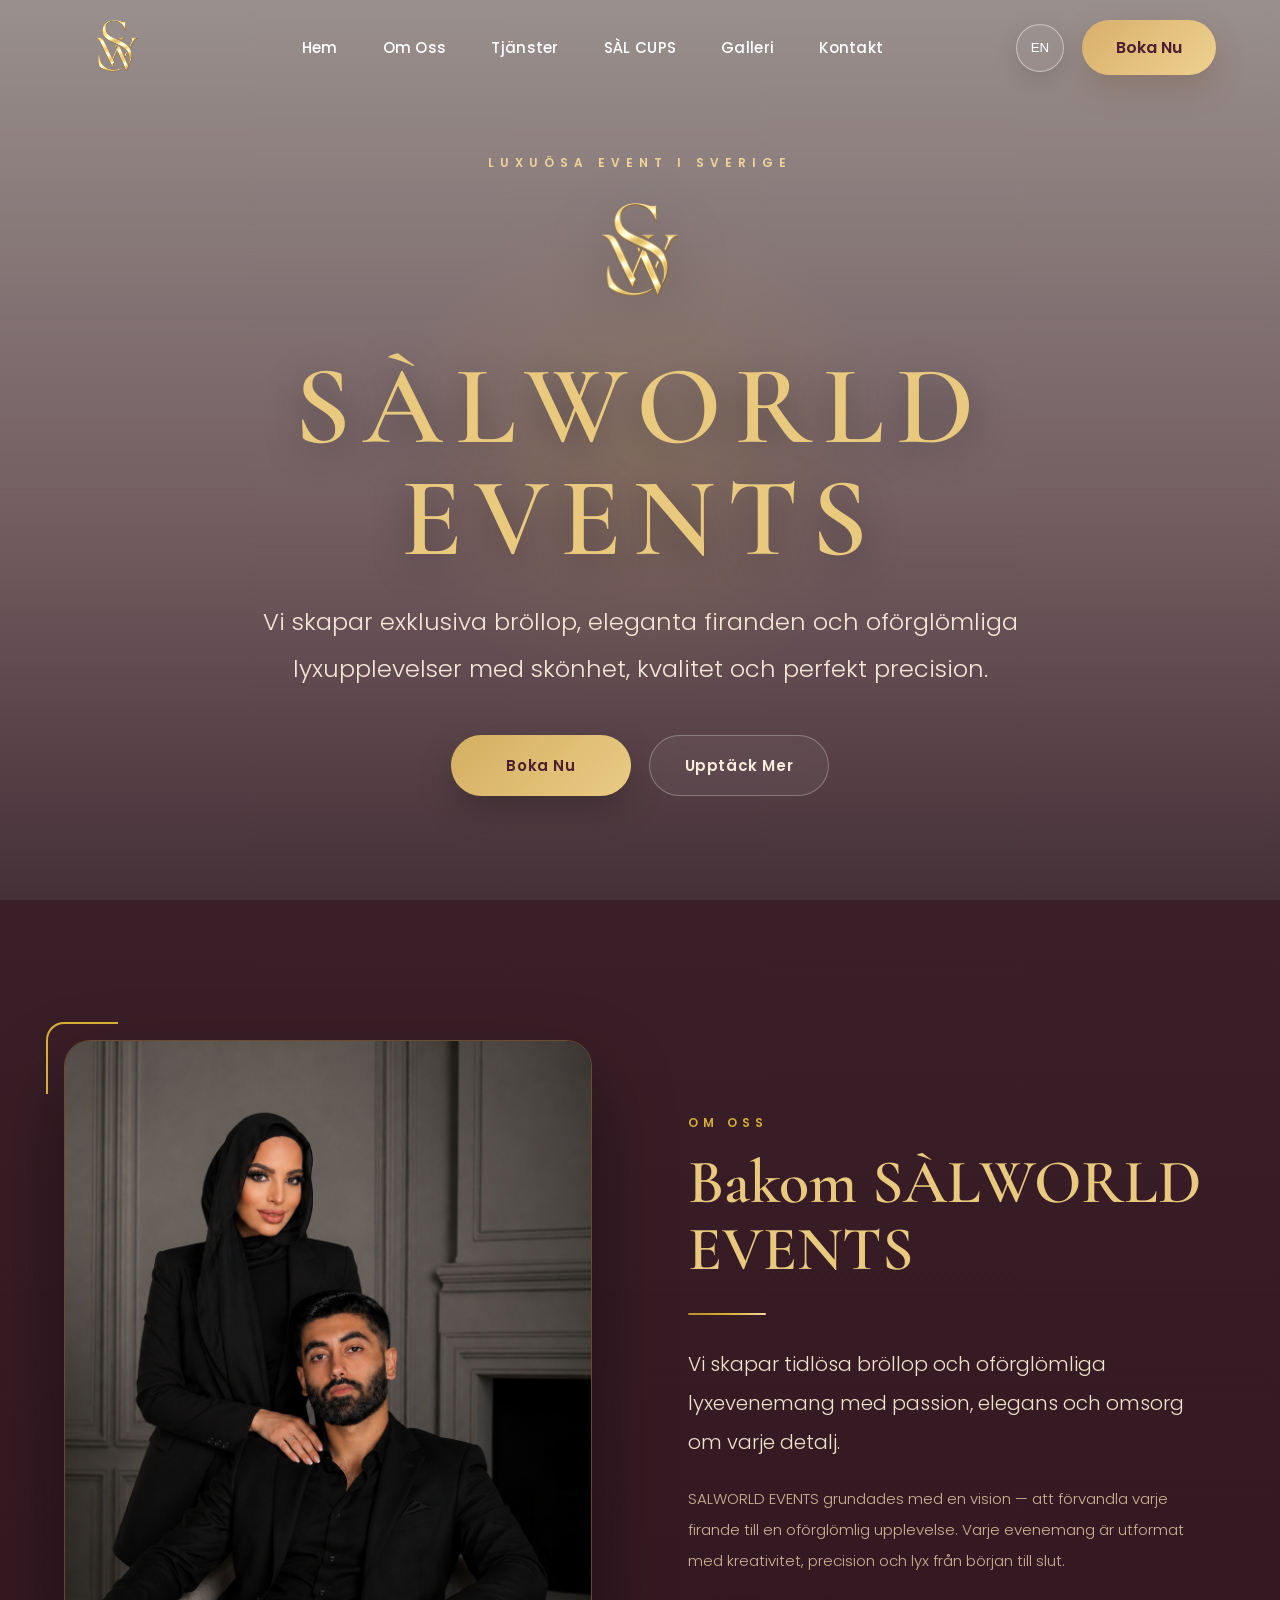
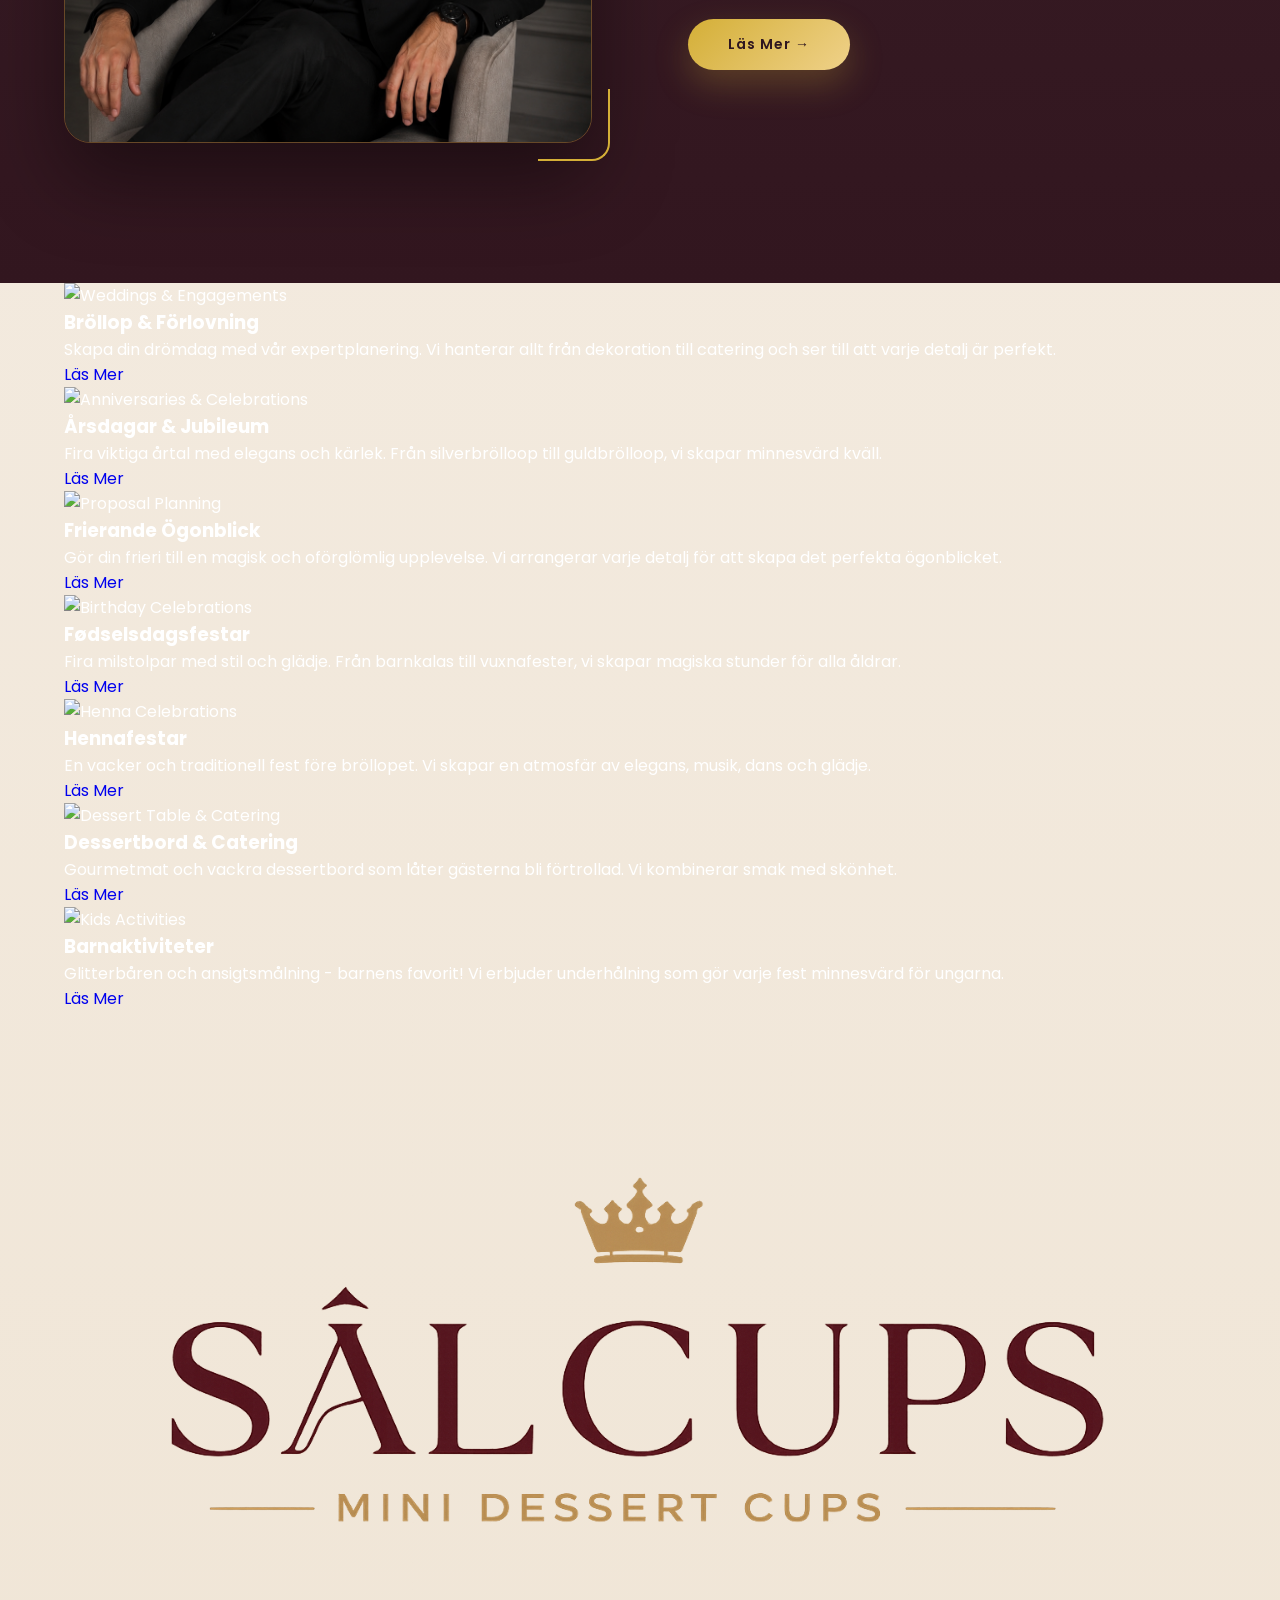
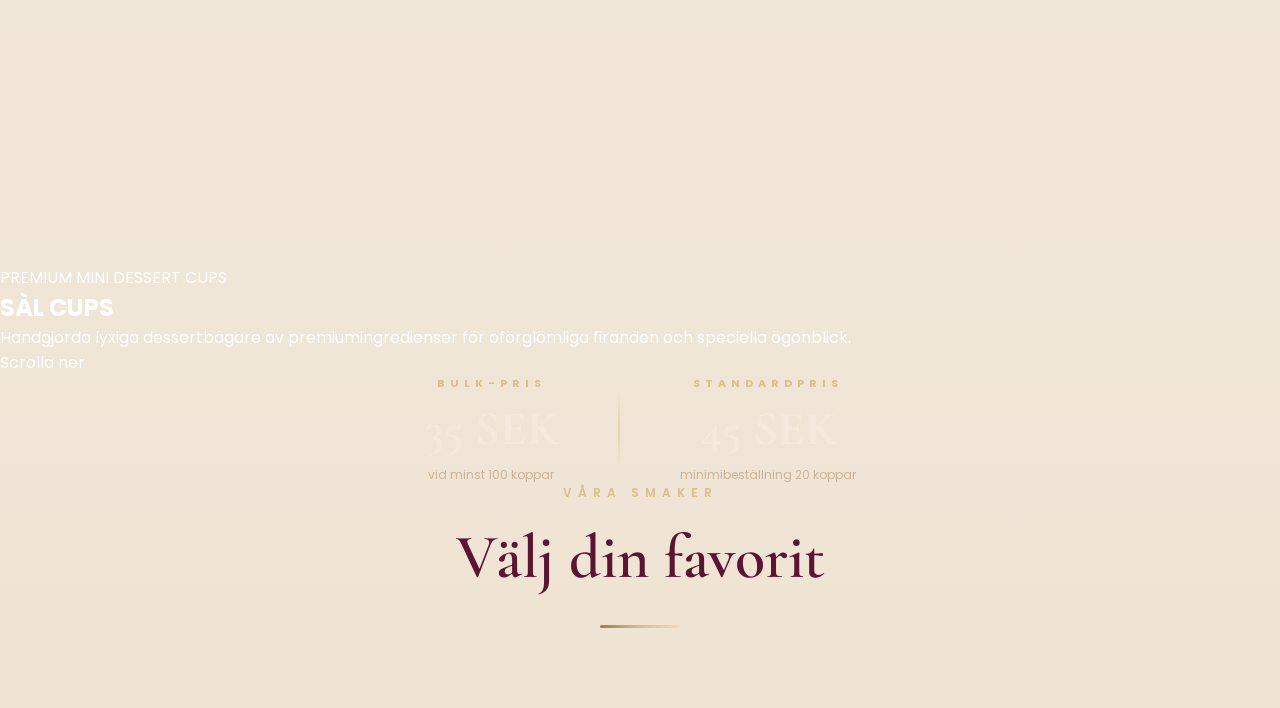
==== index.html @ 48df888a "Add tjanster.css stylesheet to index.html for services section styling" ====
<!DOCTYPE html>
<html lang="sv">

<head>

    <meta charset="UTF-8">
    <meta name="viewport" content="width=device-width, initial-scale=1.0">

    <title>SÀLWORLD EVENTS</title>

   <!-- CSS -->
<link rel="stylesheet" href="css/style.css">
<link rel="stylesheet" href="css/salcups.css">

    <!-- Google Fonts -->
    <link rel="preconnect" href="https://fonts.googleapis.com">
    <link rel="preconnect" href="https://fonts.gstatic.com" crossorigin>

    <link href="https://fonts.googleapis.com/css2?family=Cormorant+Garamond:wght@300;400;500;600;700&family=Poppins:wght@300;400;500;600&display=swap" rel="stylesheet">

</head>

<body data-lang="sv">

    <!-- =========================
            HEADER
    ========================== -->

    <header class="header" id="header">

        <div class="container">

            <a href="#" class="logo">
                <img src="images/logo.png" alt="SÀLWORLD EVENTS">
            </a>

            <nav class="navbar" id="nav">

                <a href="#home" data-sv="Hem" data-en="Home">Hem</a>
                <a href="#about" data-sv="Om Oss" data-en="About Us">Om Oss</a>
                <a href="#services" data-sv="Tjänster" data-en="Services">Tjänster</a>
                <a href="salcups.html" data-sv="SÀL CUPS" data-en="SÀL CUPS">SÀL CUPS</a>
                <a href="#gallery" data-sv="Galleri" data-en="Gallery">Galleri</a>
                <a href="#contact" data-sv="Kontakt" data-en="Contact">Kontakt</a>

            </nav>

            <div class="header-right">

                <button class="language-btn" id="language-toggle" type="button" aria-label="Switch language">
                    EN
                </button>

                <a href="#contact" class="book-btn" data-sv="Boka Nu" data-en="Book Now">
                    Boka Nu
                </a>

            </div>

        </div>

    </header>

    <!-- =========================
            HERO
    ========================== -->

    <section class="hero" id="home">

        <video autoplay muted loop playsinline class="hero-video">

            <source src="images/3c40675a-acc1-43c6-ac7c-c1c0d56162ec.mp4" type="video/mp4">
        </video>

        <div class="hero-overlay"></div>

        <div class="hero-content">

            <span class="hero-eyebrow" data-sv="LUXUÖSA EVENT I SVERIGE" data-en="LUXURY EVENTS IN SWEDEN">LUXUÖSA EVENT I SVERIGE</span>

            <img src="images/logo.png" alt="SALWORLD EVENTS" class="hero-logo">
            
            <h1>SÀLWORLD EVENTS</h1>

            <p data-sv="Vi skapar exklusiva bröllop, eleganta firanden och oförglömliga lyxupplevelser med skönhet, kvalitet och perfekt precision." data-en="We create exclusive weddings, elegant celebrations and unforgettable luxury experiences with beauty, quality and flawless precision.">
                Vi skapar exklusiva bröllop, eleganta firanden och oförglömliga lyxupplevelser med skönhet, kvalitet och perfekt precision.
            </p>

            <div class="hero-actions">
                <a href="#contact" class="hero-btn" data-sv="Boka Nu" data-en="Book Now">
                    Boka Nu
                </a>
                <a href="#about" class="hero-secondary-btn" data-sv="Upptäck Mer" data-en="Discover More">
                    Upptäck Mer
                </a>
            </div>

        </div>

    </section>

    <!-- =========================
            ABOUT
    ========================== -->

    <section id="about" class="about-section">

        <div class="container">

            <div class="about-grid">

                <div class="about-img">
                    <img src="images/general-manager.jpg" alt="SALWORLD EVENTS Team">
                </div>

                <div class="about-text">

                    <span class="section-eyebrow" data-sv="OM OSS" data-en="ABOUT US">OM OSS</span>

                    <h2 data-sv="Bakom SÀLWORLD EVENTS" data-en="Behind SÀLWORLD EVENTS">Bakom SÀLWORLD EVENTS</h2>

                    <div class="gold-divider"></div>

                    <p class="about-lead" data-sv="Vi skapar tidlösa bröllop och oförglömliga lyxevenemang med passion, elegans och omsorg om varje detalj." data-en="We create timeless weddings and unforgettable luxury events with passion, elegance and care for every detail.">
                        Vi skapar tidlösa bröllop och oförglömliga lyxevenemang med passion,
                        elegans och omsorg om varje detalj.
                    </p>

                    <p class="about-body" data-sv="SALWORLD EVENTS grundades med en vision — att förvandla varje firande till en oförglömlig upplevelse. Varje evenemang är utformat med kreativitet, precision och lyx från början till slut." data-en="SALWORLD EVENTS was founded with a vision — to transform every celebration into an unforgettable experience. Every event is designed with creativity, precision and luxury from beginning to end.">
                        SALWORLD EVENTS grundades med en vision — att förvandla varje firande
                        till en oförglömlig upplevelse. Varje evenemang är utformat med kreativitet,
                        precision och lyx från början till slut.
                    </p>

                    <a href="about.html" class="about-link" data-sv="Läs Mer →" data-en="Read More →">Läs Mer &rarr;</a>

                </div>

            </div>

        </div>

    </section>

    <!-- =========================
             SERVICES
     ========================== -->

     <section id="services" class="services-section">
         <div class="container">
             <div class="services-grid">

                 <!-- SERVICE 1: WEDDINGS -->
                 <div class="service-card">
                     <div class="service-image">
                         <img src="images/wedding.jpg" alt="Weddings & Engagements">
                     </div>
                     <div class="service-content">
                         <h3 data-sv="Bröllop & Förlovning" data-en="Weddings & Engagements">Bröllop & Förlovning</h3>
                         <p data-sv="Skapa din drömdag med vår expertplanering. Vi hanterar allt från dekoration till catering och ser till att varje detalj är perfekt." data-en="Create your dream day with our expert planning. We handle everything from decoration to catering.">
                             Skapa din drömdag med vår expertplanering. Vi hanterar allt från dekoration till catering och ser till att varje detalj är perfekt.
                         </p>
                         <a href="#contact" class="service-link" data-sv="Läs Mer" data-en="Learn More">Läs Mer →</a>
                     </div>
                 </div>

                 <!-- SERVICE 2: ANNIVERSARY -->
                 <div class="service-card">
                     <div class="service-image">
                         <img src="images/anniversary.jpg" alt="Anniversaries & Celebrations">
                     </div>
                     <div class="service-content">
                         <h3 data-sv="Årsdagar & Jubileum" data-en="Anniversaries & Celebrations">Årsdagar & Jubileum</h3>
                         <p data-sv="Fira viktiga årtal med elegans och kärlek. Från silverbrölloop till guldbrölloop, vi skapar minnesvärd kväll." data-en="Celebrate important anniversaries with elegance and love.">
                             Fira viktiga årtal med elegans och kärlek. Från silverbrölloop till guldbrölloop, vi skapar minnesvärd kväll.
                         </p>
                         <a href="#contact" class="service-link" data-sv="Läs Mer" data-en="Learn More">Läs Mer →</a>
                     </div>
                 </div>

                 <!-- SERVICE 3: PROPOSAL -->
                 <div class="service-card">
                     <div class="service-image">
                         <img src="images/proposal.jpg" alt="Proposal Planning">
                     </div>
                     <div class="service-content">
                         <h3 data-sv="Frierande Ögonblick" data-en="Proposal Planning">Frierande Ögonblick</h3>
                         <p data-sv="Gör din frieri till en magisk och oförglömlig upplevelse. Vi arrangerar varje detalj för att skapa det perfekta ögonblicket." data-en="Make your proposal a magical and unforgettable experience.">
                             Gör din frieri till en magisk och oförglömlig upplevelse. Vi arrangerar varje detalj för att skapa det perfekta ögonblicket.
                         </p>
                         <a href="#contact" class="service-link" data-sv="Läs Mer" data-en="Learn More">Läs Mer →</a>
                     </div>
                 </div>

                 <!-- SERVICE 4: BIRTHDAY -->
                 <div class="service-card">
                     <div class="service-image">
                         <img src="images/birthday.jpg" alt="Birthday Celebrations">
                     </div>
                     <div class="service-content">
                         <h3 data-sv="Fødselsdagsfestar" data-en="Birthday Celebrations">Fødselsdagsfestar</h3>
                         <p data-sv="Fira milstolpar med stil och glädje. Från barnkalas till vuxnafester, vi skapar magiska stunder för alla åldrar." data-en="Celebrate milestones with style and joy.">
                             Fira milstolpar med stil och glädje. Från barnkalas till vuxnafester, vi skapar magiska stunder för alla åldrar.
                         </p>
                         <a href="#contact" class="service-link" data-sv="Läs Mer" data-en="Learn More">Läs Mer →</a>
                     </div>
                 </div>

                 <!-- SERVICE 5: HENNA CELEBRATION -->
                 <div class="service-card">
                     <div class="service-image">
                         <img src="images/henna.jpg" alt="Henna Celebrations">
                     </div>
                     <div class="service-content">
                         <h3 data-sv="Hennafestar" data-en="Henna Celebrations">Hennafestar</h3>
                         <p data-sv="En vacker och traditionell fest före bröllopet. Vi skapar en atmosfär av elegans, musik, dans och glädje." data-en="A beautiful and traditional celebration before the wedding.">
                             En vacker och traditionell fest före bröllopet. Vi skapar en atmosfär av elegans, musik, dans och glädje.
                         </p>
                         <a href="#contact" class="service-link" data-sv="Läs Mer" data-en="Learn More">Läs Mer →</a>
                     </div>
                 </div>

                 <!-- SERVICE 6: DESSERT TABLE & CATERING -->
                 <div class="service-card">
                     <div class="service-image">
                         <img src="images/dessert.jpg" alt="Dessert Table & Catering">
                     </div>
                     <div class="service-content">
                         <h3 data-sv="Dessertbord & Catering" data-en="Dessert Table & Catering">Dessertbord & Catering</h3>
                         <p data-sv="Gourmetmat och vackra dessertbord som låter gästerna bli förtrollad. Vi kombinerar smak med skönhet." data-en="Gourmet food and beautiful dessert tables.">
                             Gourmetmat och vackra dessertbord som låter gästerna bli förtrollad. Vi kombinerar smak med skönhet.
                         </p>
                         <a href="#contact" class="service-link" data-sv="Läs Mer" data-en="Learn More">Läs Mer →</a>
                     </div>
                 </div>

                 <!-- SERVICE 7: KIDS ACTIVITIES -->
                 <div class="service-card">
                     <div class="service-image">
                         <img src="images/kids-activities.jpg" alt="Kids Activities">
                     </div>
                     <div class="service-content">
                         <h3 data-sv="Barnaktiviteter" data-en="Kids Activities">Barnaktiviteter</h3>
                         <p data-sv="Glitterbåren och ansigtsmålning - barnens favorit! Vi erbjuder underhålning som gör varje fest minnesvärd för ungarna." data-en="Glitter bar and face painting - kids' favorite!">
                             Glitterbåren och ansigtsmålning - barnens favorit! Vi erbjuder underhålning som gör varje fest minnesvärd för ungarna.
                         </p>
                         <a href="#contact" class="service-link" data-sv="Läs Mer" data-en="Learn More">Läs Mer →</a>
                     </div>
                 </div>

             </div>
         </div>
     </section>

    <!-- =========================
            SÀL CUPS
    ========================== -->

    <!-- Hero landing screen -->
    <section class="sc-hero" id="salcups">

        <div class="sc-hero-content">

            <img src="images/Salcuplogo.png.PNG" alt="SÀL CUPS" class="sc-hero-logo">

            <span class="sc-hero-tagline" data-sv="PREMIUM MINI DESSERT CUPS" data-en="PREMIUM MINI DESSERT CUPS">PREMIUM MINI DESSERT CUPS</span>

            <h1 class="sc-hero-title" data-sv="SÀL CUPS" data-en="SÀL CUPS">SÀL CUPS</h1>

            <p class="sc-hero-desc" data-sv="Handgjorda lyxiga dessertbägare av premiumingredienser för oförglömliga firanden och speciella ögonblick." data-en="Handcrafted luxury dessert cups made with premium ingredients for unforgettable celebrations and special moments.">
                Handgjorda lyxiga dessertbägare av premiumingredienser för oförglömliga firanden och speciella ögonblick.
            </p>

        </div>

        <div class="sc-scroll-indicator" onclick="document.getElementById('sc-products').scrollIntoView({behavior:'smooth'})">
            <span class="sc-scroll-label" data-sv="Scrolla ner" data-en="Scroll Down">Scrolla ner</span>
            <div class="sc-scroll-arrow"></div>
        </div>

    </section>

    <!-- Pricing strip -->
    <div class="sc-pricing-strip">
        <div class="sc-pricing-inner">
            <div class="sc-pricing-badge">
                <span class="sc-pricing-badge-label" data-sv="BULK-PRIS" data-en="BULK PRICE">BULK-PRIS</span>
                <span class="sc-pricing-badge-price">35 SEK</span>
                <span class="sc-pricing-badge-min" data-sv="vid minst 100 koppar" data-en="minimum order 100 cups">vid minst 100 koppar</span>
            </div>
            <div class="sc-pricing-divider"></div>
            <div class="sc-pricing-badge">
                <span class="sc-pricing-badge-label" data-sv="STANDARDPRIS" data-en="STANDARD PRICE">STANDARDPRIS</span>
                <span class="sc-pricing-badge-price">45 SEK</span>
                <span class="sc-pricing-badge-min" data-sv="minimibeställning 20 koppar" data-en="minimum order 20 cups">minimibeställning 20 koppar</span>
            </div>
        </div>
    </div>

    <!-- Products -->
    <section class="sc-products" id="sc-products">
        <div class="container">

            <div class="sc-products-header sc-reveal">
                <span class="sc-eyebrow" data-sv="VÅRA SMAKER" data-en="OUR FLAVOURS">VÅRA SMAKER</span>
                <h2 class="sc-products-title" data-sv="Välj din favorit" data-en="Choose Your Favourite">Välj din favorit</h2>
                <div class="sc-gold-divider"></div>
            </div>

            <!-- Product grid — populated by JS -->
            <div class="sc-grid" id="sc-product-grid"></div>

        </div>
    </section>


    <!-- =========================
            GALLERY
    ========================== -->

    <section id="gallery"></section>

    <!-- =========================
            CONTACT
    ========================== -->

    <section id="contact"></section>

    <!-- JavaScript -->

    <script src="js/script.js"></script>


</body>

</html>
---- css/style.css ----
/* =====================================
‏   RESET
===================================== */

*{
    margin:0;
    padding:0;
    box-sizing:border-box;
}

html{
    scroll-behavior:smooth;
}

body{
    font-family:'Poppins',sans-serif;
    background:linear-gradient(180deg,#f6efe7 0%,#efe4d4 100%);
    color:#fff;
    overflow-x:hidden;
}

a{
    text-decoration:none;
}

img{
    display:block;
    max-width:100%;
}

.container{
    width:min(90%,1400px);
    margin:auto;
}

/* =====================================
   HEADER
===================================== */

.header{
    position:fixed;
    top:0;
    left:0;
    width:100%;
    z-index:1000;
    transition:.45s;
}

.header.scrolled{
    background:rgba(59,31,40,.78);
    backdrop-filter:blur(22px);
    box-shadow:0 16px 42px rgba(0,0,0,.18);
    border-bottom:1px solid rgba(212,175,55,.16);
}

.header .container{
    height:95px;
    display:flex;
    justify-content:space-between;
    align-items:center;
}

.logo img{
    height:70px;
}

.navbar{
    display:flex;
    gap:45px;
}

.navbar a{
    color:#fff;
    font-size:15px;
    font-weight:500;
    letter-spacing:.3px;
    transition:.35s;
    position:relative;
}

.navbar a::after{
    content:"";
    position:absolute;
    left:0;
    bottom:-8px;
    width:100%;
    height:1px;
    background:linear-gradient(90deg,transparent,#d7b06b,transparent);
    transform:scaleX(0);
    transform-origin:center;
    transition:transform .35s ease;
}

.navbar a:hover{
    color:#f1d6a0;
}

.navbar a:hover::after{
    transform:scaleX(1);
}

.header-right{
    display:flex;
    align-items:center;
    gap:18px;
}

.language-btn{
    background:rgba(255,255,255,.04);
    border:1px solid rgba(255,255,255,.45);
    color:#fff;
    width:48px;
    height:48px;
    border-radius:50%;
    cursor:pointer;
    transition:.35s;
    box-shadow:0 8px 24px rgba(0,0,0,.12);
}

.language-btn:hover{
    background:#d7b06b;
    border-color:#d7b06b;
    color:#4b1f2e;
    transform:translateY(-2px);
}

.book-btn{
    background:linear-gradient(135deg,#d7b06b,#efd190);
    color:#4b1f2e;
    padding:15px 34px;
    border-radius:40px;
    font-weight:600;
    transition:.35s;
    box-shadow:0 14px 32px rgba(103,58,22,.22);
}

.book-btn:hover{
    transform:translateY(-3px);
    background:linear-gradient(135deg,#e6c584,#f4ddb0);
    box-shadow:0 18px 42px rgba(103,58,22,.28);
}

/* =====================================
   HERO
===================================== */

.hero{
    position:relative;
    width:100%;
    min-height:100vh;
    overflow:hidden;
    display:flex;
    justify-content:center;
    align-items:center;
    text-align:center;
    padding:140px 24px 90px;
}

.hero-video{
    position:absolute;
    inset:0;
    width:100%;
    height:100%;
    object-fit:cover;
    z-index:1;
}

.hero-overlay{
    position:absolute;
    inset:0;
    background:
        radial-gradient(circle at center, rgba(212,175,55,.12), transparent 32%),
        linear-gradient(180deg, rgba(25,12,17,.42) 0%, rgba(59,31,40,.70) 58%, rgba(46,22,32,.88) 100%);
    z-index:2;
}

.hero-content{
    position:relative;
    z-index:3;
    max-width:920px;
    margin:0 auto;
}

.hero-eyebrow{
    display:block;
    margin-bottom:18px;
    font-family:'Poppins',sans-serif;
    font-size:12px;
    font-weight:600;
    letter-spacing:6px;
    color:#efd49a;
    text-transform:uppercase;
}

.hero-logo{
    width:190px;
    margin:0 auto 34px;
    display:block;
    filter:drop-shadow(0 12px 30px rgba(0,0,0,.28));
}

.hero h1{
    font-family:'Cormorant Garamond',serif;
    font-size:clamp(64px,10vw,112px);
    font-weight:600;
    letter-spacing:12px;
    color:#E8C97E;
    margin-bottom:24px;
    text-transform:uppercase;
    text-shadow:0 8px 38px rgba(0,0,0,.38);
    line-height:1;
}

.hero p{
    width:min(100%,760px);
    margin:0 auto 42px;
    color:#F6E8D8;
    font-size:clamp(18px,2.2vw,24px);
    line-height:1.95;
    font-weight:300;
}

.hero-actions{
    display:flex;
    justify-content:center;
    gap:18px;
    flex-wrap:wrap;
}

.hero-btn,
.hero-secondary-btn{
    display:inline-flex;
    align-items:center;
    justify-content:center;
    min-width:180px;
    padding:18px 34px;
    border-radius:999px;
    font-size:15px;
    font-weight:600;
    letter-spacing:.6px;
    transition:.35s;
}

.hero-btn{
    background:linear-gradient(135deg,#D4AF63,#E9CB84);
    color:#4B1F2E;
    box-shadow:0 16px 35px rgba(0,0,0,.22);
}

.hero-btn:hover{
    transform:translateY(-5px);
    box-shadow:0 22px 45px rgba(0,0,0,.28);
}

.hero-secondary-btn{
    background:rgba(255,255,255,.05);
    color:#F8EDDD;
    border:1px solid rgba(255,255,255,.28);
    backdrop-filter:blur(10px);
}

.hero-secondary-btn:hover{
    transform:translateY(-5px);
    border-color:rgba(212,175,55,.48);
    color:#f3dca8;
}

/* ===========================
   ANIMATIONS
=========================== */

.hero-logo{
    animation:fadeDown 1.2s ease;
}

.hero h1{
    animation:fadeUp 1.4s ease;
}

.hero p,
.hero-eyebrow{
    animation:fadeUp 1.8s ease;
}

.hero-actions{
    animation:fadeUp 2.1s ease;
}

@keyframes fadeDown{
    from{
        opacity:0;
        transform:translateY(-50px);
    }
    to{
        opacity:1;
        transform:translateY(0);
    }
}

@keyframes fadeUp{
    from{
        opacity:0;
        transform:translateY(60px);
    }
    to{
        opacity:1;
        transform:translateY(0);
    }
}

/* =====================================
   ABOUT SECTION (homepage)
===================================== */

.about-section {
    background:linear-gradient(180deg,#3B1F28 0%,#32161f 100%);
    padding:140px 0;
}

.about-grid {
    display:grid;
    grid-template-columns:1fr 1fr;
    gap:96px;
    align-items:center;
}

.about-img {
    position:relative;
}

.about-img::before {
    content:"";
    position:absolute;
    top:-18px;
    left:-18px;
    width:70px;
    height:70px;
    border-top:2px solid #D4AF37;
    border-left:2px solid #D4AF37;
    border-radius:18px 0 0 0;
    z-index:1;
}

.about-img::after {
    content:"";
    position:absolute;
    bottom:-18px;
    right:-18px;
    width:70px;
    height:70px;
    border-bottom:2px solid #D4AF37;
    border-right:2px solid #D4AF37;
    border-radius:0 0 18px 0;
    z-index:1;
}

.about-img img {
    width:100%;
    border-radius:26px;
    display:block;
    border:1.5px solid rgba(212,175,55,.32);
    box-shadow:0 36px 80px rgba(0,0,0,.42);
    transition:transform .5s ease, box-shadow .5s ease;
}

.about-img img:hover {
    transform:scale(1.02);
    box-shadow:0 44px 90px rgba(0,0,0,.48);
}

.section-eyebrow {
    display:block;
    font-family:'Poppins',sans-serif;
    font-size:12px;
    font-weight:600;
    letter-spacing:5px;
    color:#D4AF37;
    text-transform:uppercase;
    margin-bottom:18px;
}

.about-text h2,
.salcups-copy h2 {
    font-family:'Cormorant Garamond',serif;
    font-size:clamp(42px,5vw,62px);
    font-weight:600;
    color:#E8C97E;
    line-height:1.08;
}

.gold-divider {
    width:78px;
    height:2px;
    background:linear-gradient(90deg,#b8902a,#D4AF37,#f0d897);
    border-radius:50px;
    margin:30px 0;
}

.about-lead {
    font-family:'Poppins',sans-serif;
    font-size:20px;
    font-weight:300;
    line-height:1.95;
    color:#F0E3CC;
    margin-bottom:22px;
}

.about-body {
    font-family:'Poppins',sans-serif;
    font-size:15px;
    font-weight:300;
    line-height:2.05;
    color:#CDB294;
    margin-bottom:42px;
}

.about-link {
    display:inline-block;
    font-family:'Poppins',sans-serif;
    font-size:14px;
    font-weight:600;
    letter-spacing:1px;
    color:#2E1620;
    background:linear-gradient(135deg,#D4AF37,#efd189);
    padding:15px 40px;
    border-radius:999px;
    transition:transform .3s ease, background .3s ease, box-shadow .3s ease;
    box-shadow:0 14px 34px rgba(212,175,55,.25);
}

.about-link:hover {
    background:linear-gradient(135deg,#e8c84e,#f3ddaa);
    transform:translateY(-4px);
    box-shadow:0 20px 46px rgba(212,175,55,.34);
}

/* =====================================
   SALCUPS SECTION
===================================== */

.salcups-section{
    position:relative;
    padding:140px 0;
    background:
        radial-gradient(circle at top center, rgba(212,175,55,.16), transparent 22%),
        linear-gradient(180deg,#f3e6d4 0%, #eadcc8 46%, #f7efe6 100%);
    overflow:hidden;
}

.salcups-section::before{
    content:"";
    position:absolute;
    inset:0;
    background:
        radial-gradient(circle at left bottom, rgba(91,29,45,.08), transparent 22%),
        radial-gradient(circle at right top, rgba(91,29,45,.10), transparent 24%);
    pointer-events:none;
}

.salcups-hero{
    position:relative;
    z-index:1;
    display:grid;
    grid-template-columns: minmax(320px, 470px) 1fr;
    gap:64px;
    align-items:center;
    margin-bottom:44px;
}

.salcups-logo-shell{
    position:relative;
    padding:44px 38px;
    border-radius:32px;
    background:linear-gradient(180deg, rgba(255,250,244,.96), rgba(244,232,214,.9));
    border:1px solid rgba(212,175,55,.34);
    box-shadow:0 26px 70px rgba(90,45,28,.14);
}

.salcups-logo-shell::before{
    content:"";
    position:absolute;
    inset:14px;
    border-radius:24px;
    border:1px solid rgba(212,175,55,.16);
    pointer-events:none;
}

.salcups-logo-main{
    width:100%;
    max-width:380px;
    margin:0 auto;
    filter:drop-shadow(0 10px 24px rgba(74,31,46,.12));
}

.salcups-copy{
    position:relative;
    z-index:1;
}

.salcups-copy h2{
    color:#5a1d2d;
}

.salcups-divider{
    margin:28px 0;
}

.salcups-copy p{
    font-family:'Poppins',sans-serif;
    font-size:16px;
    line-height:2;
    color:#6a4d3d;
    max-width:720px;
}

.salcups-info{
    position:relative;
    z-index:1;
    display:flex;
    flex-wrap:wrap;
    gap:18px;
    margin-bottom:48px;
}

.salcups-info-card{
    padding:16px 22px;
    border-radius:999px;
    background:rgba(255,252,247,.86);
    border:1px solid rgba(212,175,55,.34);
    box-shadow:0 12px 28px rgba(89,44,25,.08);
}

.salcups-info-card span{
    font-family:'Poppins',sans-serif;
    font-size:14px;
    font-weight:600;
    letter-spacing:.5px;
    color:#5a1d2d;
}

.salcups-grid{
    position:relative;
    z-index:1;
    display:grid;
    grid-template-columns:repeat(3, minmax(0, 1fr));
    gap:32px;
}

.salcup-card{
    display:flex;
    flex-direction:column;
    height:100%;
    border-radius:30px;
    overflow:hidden;
    background:linear-gradient(180deg, rgba(255,251,246,.98), rgba(248,239,228,.94));
    border:1px solid rgba(212,175,55,.28);
    box-shadow:0 22px 52px rgba(90,45,28,.12);
    transition:transform .4s ease, box-shadow .4s ease, border-color .4s ease;
}

.salcup-card:hover{
    transform:translateY(-10px);
    box-shadow:0 30px 64px rgba(90,45,28,.18);
    border-color:rgba(212,175,55,.46);
}

.salcup-image-wrap{
    padding:18px 18px 0;
}

.salcup-image{
    width:100%;
    aspect-ratio: 4 / 5;
    object-fit:cover;
    border-radius:22px;
    border:1.5px solid rgba(212,175,55,.3);
    box-shadow:0 18px 42px rgba(90,45,28,.12);
    transition:transform .45s ease, box-shadow .45s ease;
}

.salcup-card:hover .salcup-image{
    transform:scale(1.025);
    box-shadow:0 24px 52px rgba(90,45,28,.18);
}

.salcup-content{
    display:flex;
    flex-direction:column;
    flex:1;
    padding:26px 24px 28px;
    text-align:center;
}

.salcup-content h3{
    font-family:'Cormorant Garamond',serif;
    font-size:36px;
    font-weight:600;
    color:#5a1d2d;
    margin-bottom:14px;
    line-height:1.05;
}

.salcup-content p{
    font-family:'Poppins',sans-serif;
    font-size:14px;
    line-height:1.9;
    color:#6a4d3d;
}

@media (max-width: 1180px) {
    .salcups-hero{
        grid-template-columns:1fr;
        gap:40px;
    }

    .salcups-logo-shell{
        max-width:520px;
        margin:0 auto;
    }

    .salcups-copy{
        text-align:center;
    }

    .salcups-divider{
        margin-left:auto;
        margin-right:auto;
    }

    .salcups-copy p{
        margin:0 auto;
    }

    .salcups-info{
        justify-content:center;
    }
}

@media (max-width: 980px) {
    .navbar{
        gap:24px;
    }

    .about-grid {
        grid-template-columns:1fr;
        gap:56px;
    }

    .salcups-grid{
        grid-template-columns:repeat(2, minmax(0, 1fr));
    }
}

@media (max-width: 760px) {
    .header .container{
        height:auto;
        padding:18px 0;
        gap:14px;
        flex-wrap:wrap;
        justify-content:center;
    }

    .navbar{
        flex-wrap:wrap;
        justify-content:center;
        gap:16px 22px;
    }

    .hero{
        padding:150px 20px 90px;
    }

    .hero h1{
        letter-spacing:6px;
    }

    .hero-actions{
        flex-direction:column;
        align-items:center;
    }

    .hero-btn,
    .hero-secondary-btn{
        width:min(100%,280px);
    }

    .about-section,
    .salcups-section{
        padding:110px 0;
    }

    .salcups-info{
        flex-direction:column;
        align-items:stretch;
    }
}

@media (max-width: 640px) {
    .salcups-grid{
        grid-template-columns:1fr;
    }

    .salcups-logo-shell{
        padding:32px 24px;
        border-radius:26px;
    }

    .salcup-content h3{
        font-size:32px;
    }
}
---- css/salcups.css ----
/* =====================================
   SALCUPS LUXURY PAGE STYLES
===================================== */

body.salcups-page {
    background: linear-gradient(180deg, #f6efe7 0%, #efe4d4 100%);
    color: #3b1f28;
}

/* =====================================
   HEADER WITH CART ICON
===================================== */

.salcups-header .header-right {
    display: flex;
    align-items: center;
    gap: 16px;
}

.cart-header-btn {
    position: relative;
    background: rgba(216, 192, 139, 0.15);
    border: 1.5px solid rgba(216, 192, 139, 0.4);
    width: 48px;
    height: 48px;
    border-radius: 50%;
    cursor: pointer;
    display: flex;
    align-items: center;
    justify-content: center;
    color: #d8c08b;
    font-size: 18px;
    transition: all 0.3s ease;
}

.cart-header-btn:hover {
    background: rgba(216, 192, 139, 0.25);
    border-color: rgba(216, 192, 139, 0.6);
    transform: scale(1.05);
}

.cart-badge {
    position: absolute;
    top: -8px;
    right: -8px;
    background: #d8c08b;
    color: #5b1533;
    width: 24px;
    height: 24px;
    border-radius: 50%;
    font-size: 11px;
    font-weight: 700;
    display: flex;
    align-items: center;
    justify-content: center;
    opacity: 0;
    transform: scale(0);
    transition: opacity 0.3s, transform 0.3s;
}

.cart-badge.visible {
    opacity: 1;
    transform: scale(1);
}

/* =====================================
   HERO PREMIUM
===================================== */

.sc-hero-premium {
    position: relative;
    width: 100%;
    height: 100vh;
    min-height: 700px;
    overflow: hidden;
    display: flex;
    align-items: center;
    justify-content: center;
    text-align: center;
    margin-top: 95px;
}

.sc-hero-bg {
    position: absolute;
    inset: 0;
    background-size: cover;
    background-position: center;
    background-repeat: no-repeat;
    z-index: 1;
}

.sc-hero-overlay {
    position: absolute;
    inset: 0;
    background: linear-gradient(135deg, rgba(91, 21, 51, 0.75) 0%, rgba(91, 21, 51, 0.65) 50%, rgba(216, 192, 139, 0.1) 100%);
    z-index: 2;
}

.sc-hero-content-premium {
    position: relative;
    z-index: 3;
    max-width: 900px;
    padding: 40px 20px;
}

.sc-hero-eyebrow {
    display: block;
    font-family: 'Poppins', sans-serif;
    font-size: 12px;
    font-weight: 600;
    letter-spacing: 6px;
    color: #d8c08b;
    text-transform: uppercase;
    margin-bottom: 20px;
    animation: fadeInDown 1s ease;
}

.sc-hero-title-luxury {
    font-family: 'Cormorant Garamond', serif;
    font-size: clamp(64px, 10vw, 120px);
    font-weight: 700;
    letter-spacing: 8px;
    color: #f5e9dd;
    text-shadow: 0 8px 40px rgba(0, 0, 0, 0.4);
    margin-bottom: 20px;
    line-height: 1;
    animation: fadeInUp 1.2s ease;
}

.sc-hero-desc-luxury {
    font-family: 'Poppins', sans-serif;
    font-size: clamp(16px, 2vw, 22px);
    line-height: 1.8;
    color: #f5e9dd;
    max-width: 700px;
    margin: 0 auto 40px;
    font-weight: 300;
    text-shadow: 0 4px 20px rgba(0, 0, 0, 0.3);
    animation: fadeInUp 1.4s ease;
}

.sc-hero-btn-luxury {
    display: inline-block;
    background: linear-gradient(135deg, #d8c08b, #e8d5a8);
    color: #5b1533;
    padding: 18px 56px;
    border-radius: 50px;
    font-weight: 600;
    font-size: 15px;
    letter-spacing: 1px;
    text-decoration: none;
    transition: all 0.35s ease;
    box-shadow: 0 14px 40px rgba(216, 192, 139, 0.3);
    animation: fadeInUp 1.6s ease;
}

.sc-hero-btn-luxury:hover {
    background: linear-gradient(135deg, #e8d5a8, #f0dbb8);
    transform: translateY(-4px);
    box-shadow: 0 20px 50px rgba(216, 192, 139, 0.4);
}

@keyframes fadeInDown {
    from { opacity: 0; transform: translateY(-30px); }
    to { opacity: 1; transform: translateY(0); }
}

@keyframes fadeInUp {
    from { opacity: 0; transform: translateY(30px); }
    to { opacity: 1; transform: translateY(0); }
}

/* =====================================
   PRICING STRIP LUXURY
===================================== */

.sc-pricing-strip-luxury {
    background: linear-gradient(135deg, #5b1533 0%, #3b1f28 100%);
    padding: 48px 24px;
    border-top: 2px solid rgba(216, 192, 139, 0.3);
    border-bottom: 2px solid rgba(216, 192, 139, 0.3);
}

.sc-pricing-inner {
    display: flex;
    flex-wrap: wrap;
    justify-content: center;
    align-items: center;
    gap: 60px;
    max-width: 1000px;
    margin: 0 auto;
}

.sc-pricing-badge {
    display: flex;
    flex-direction: column;
    align-items: center;
    gap: 8px;
}

.sc-pricing-badge-label {
    font-family: 'Poppins', sans-serif;
    font-size: 11px;
    font-weight: 700;
    letter-spacing: 5px;
    color: #d8c08b;
    text-transform: uppercase;
}

.sc-pricing-badge-price {
    font-family: 'Cormorant Garamond', serif;
    font-size: 48px;
    font-weight: 700;
    color: #f5e9dd;
}

.sc-pricing-badge-min {
    font-family: 'Poppins', sans-serif;
    font-size: 12px;
    color: #cdb294;
}

.sc-pricing-divider {
    width: 2px;
    height: 80px;
    background: linear-gradient(180deg, transparent, rgba(216, 192, 139, 0.5), transparent);
}

/* =====================================
   PRODUCTS LUXURY SECTION
===================================== */

.sc-products-luxury {
    padding: 140px 0;
    background: linear-gradient(180deg, #f6efe7 0%, #efe4d4 100%);
}

.sc-products-header {
    text-align: center;
    margin-bottom: 80px;
}

.sc-eyebrow {
    display: block;
    font-family: 'Poppins', sans-serif;
    font-size: 12px;
    font-weight: 600;
    letter-spacing: 6px;
    color: #d8c08b;
    text-transform: uppercase;
    margin-bottom: 18px;
}

.sc-products-title {
    font-family: 'Cormorant Garamond', serif;
    font-size: clamp(42px, 5vw, 62px);
    font-weight: 600;
    color: #5b1533;
    margin-bottom: 0;
}

.sc-gold-divider {
    width: 80px;
    height: 3px;
    background: linear-gradient(90deg, #9d7e43, #d8c08b, #f0dbb8);
    border-radius: 50px;
    margin: 30px auto 0;
}

/* Product Grid - 3 COLUMNS */
.sc-grid {
    display: grid;
    grid-template-columns: repeat(3, 1fr);
    gap: 40px;
}

.sc-card-luxury {
    display: flex;
    flex-direction: column;
    border-radius: 20px;
    overflow: hidden;
    background: white;
    border: 1px solid rgba(216, 192, 139, 0.2);
    box-shadow: 0 12px 40px rgba(0, 0, 0, 0.08);
    transition: all 0.45s ease;
}

.sc-card-luxury:hover {
    transform: translateY(-15px);
    box-shadow: 0 24px 60px rgba(0, 0, 0, 0.15);
    border-color: rgba(216, 192, 139, 0.4);
}

.sc-card-img-wrap {
    padding: 20px;
    background: linear-gradient(135deg, #f6efe7 0%, #efe4d4 100%);
}

.sc-card-img {
    width: 100%;
    aspect-ratio: 4/5;
    object-fit: cover;
    border-radius: 16px;
    transition: transform 0.45s ease;
}

.sc-card-luxury:hover .sc-card-img {
    transform: scale(1.08);
}

.sc-card-body {
    padding: 30px 25px;
    display: flex;
    flex-direction: column;
    flex-grow: 1;
    text-align: center;
}

.sc-card-body h3 {
    font-family: 'Cormorant Garamond', serif;
    font-size: 28px;
    font-weight: 600;
    color: #5b1533;
    margin-bottom: 12px;
}

.sc-card-body p {
    font-family: 'Poppins', sans-serif;
    font-size: 14px;
    line-height: 1.8;
    color: #666;
    margin-bottom: 8px;
    flex-grow: 1;
}

.sc-card-price {
    font-family: 'Cormorant Garamond', serif;
    font-size: 28px;
    font-weight: 600;
    color: #d8c08b;
    margin-bottom: 20px !important;
}

/* Quantity Selector */
.sc-qty-row {
    display: flex;
    align-items: center;
    justify-content: center;
    gap: 8px;
    margin-bottom: 16px;
}

.sc-qty-btn {
    width: 40px;
    height: 40px;
    border: 1.5px solid rgba(216, 192, 139, 0.4);
    background: rgba(216, 192, 139, 0.1);
    color: #5b1533;
    border-radius: 50%;
    cursor: pointer;
    font-size: 18px;
    font-weight: 600;
    transition: all 0.3s ease;
}

.sc-qty-btn:hover {
    background: #d8c08b;
    color: white;
    border-color: #d8c08b;
    transform: scale(1.1);
}

.sc-qty-value {
    width: 50px;
    text-align: center;
    font-family: 'Poppins', sans-serif;
    font-size: 16px;
    font-weight: 600;
    color: #5b1533;
}

.sc-add-btn {
    width: 100%;
    padding: 14px;
    background: linear-gradient(135deg, #d8c08b, #e8d5a8);
    color: #5b1533;
    border: none;
    border-radius: 30px;
    font-family: 'Poppins', sans-serif;
    font-size: 14px;
    font-weight: 600;
    letter-spacing: 0.5px;
    cursor: pointer;
    transition: all 0.35s ease;
    box-shadow: 0 10px 28px rgba(216, 192, 139, 0.2);
}

.sc-add-btn:hover {
    background: linear-gradient(135deg, #e8d5a8, #f0dbb8);
    transform: translateY(-3px);
    box-shadow: 0 14px 36px rgba(216, 192, 139, 0.3);
}

/* =====================================
   CART PANEL
===================================== */

.sc-cart-overlay {
    position: fixed;
    inset: 0;
    background: rgba(20, 8, 14, 0.6);
    backdrop-filter: blur(4px);
    z-index: 1300;
    opacity: 0;
    pointer-events: none;
    transition: opacity 0.35s ease;
}

.sc-cart-overlay.open {
    opacity: 1;
    pointer-events: all;
}

.sc-cart-panel {
    position: fixed;
    top: 0;
    right: 0;
    bottom: 0;
    width: min(500px, 100vw);
    z-index: 1400;
    background: linear-gradient(180deg, #f5e9dd 0%, #efe4d4 100%);
    border-left: 2px solid rgba(216, 192, 139, 0.3);
    box-shadow: -24px 0 80px rgba(0, 0, 0, 0.2);
    display: flex;
    flex-direction: column;
    transform: translateX(100%);
    transition: transform 0.4s cubic-bezier(0.25, 0.8, 0.25, 1);
}

.sc-cart-panel.open {
    transform: translateX(0);
}

.sc-cart-header {
    display: flex;
    align-items: center;
    justify-content: space-between;
    padding: 28px;
    border-bottom: 1px solid rgba(216, 192, 139, 0.2);
    flex-shrink: 0;
}

.sc-cart-header h3 {
    font-family: 'Cormorant Garamond', serif;
    font-size: 28px;
    font-weight: 600;
    color: #5b1533;
    letter-spacing: 1px;
    margin: 0;
}

.sc-cart-close {
    width: 40px;
    height: 40px;
    border-radius: 50%;
    border: 1px solid rgba(216, 192, 139, 0.3);
    background: transparent;
    color: #5b1533;
    font-size: 18px;
    cursor: pointer;
    transition: all 0.3s ease;
}

.sc-cart-close:hover {
    background: #5b1533;
    color: #d8c08b;
}

.sc-cart-body {
    flex: 1;
    overflow-y: auto;
    display: flex;
    flex-direction: column;
}

.sc-cart-items {
    padding: 16px 20px;
    display: flex;
    flex-direction: column;
    gap: 12px;
}

.sc-cart-empty {
    display: flex;
    align-items: center;
    justify-content: center;
    height: 100%;
    color: #a08060;
    font-family: 'Poppins', sans-serif;
    font-size: 15px;
    text-align: center;
    padding: 40px 20px;
}

.sc-cart-item {
    display: grid;
    grid-template-columns: 70px 1fr auto;
    gap: 12px;
    align-items: flex-start;
    padding: 12px;
    border-radius: 14px;
    background: rgba(255, 252, 248, 0.9);
    border: 1px solid rgba(216, 192, 139, 0.15);
}

.sc-cart-item img {
    width: 70px;
    height: 70px;
    object-fit: cover;
    border-radius: 10px;
}

.sc-cart-item-info {
    display: flex;
    flex-direction: column;
    gap: 6px;
    min-width: 0;
}

.sc-cart-item-info span:first-child {
    font-family: 'Cormorant Garamond', serif;
    font-size: 16px;
    font-weight: 600;
    color: #5b1533;
}

.sc-cart-item-price {
    font-family: 'Poppins', sans-serif;
    font-size: 13px;
    color: #d8c08b;
    font-weight: 600;
    line-height: 1.3;
}

.sc-cart-item-qty {
    display: flex;
    align-items: center;
    gap: 4px;
    font-family: 'Poppins', sans-serif;
    font-size: 12px;
    color: #666;
    margin-top: 4px;
}

.sc-cart-qty-btn {
    width: 22px;
    height: 22px;
    border: 1px solid rgba(216, 192, 139, 0.3);
    background: transparent;
    color: #5b1533;
    border-radius: 50%;
    cursor: pointer;
    font-size: 12px;
    display: flex;
    align-items: center;
    justify-content: center;
    transition: all 0.2s;
}

.sc-cart-qty-btn:hover {
    background: #d8c08b;
    color: white;
}

.sc-cart-item-remove {
    background: transparent;
    border: none;
    color: #c8a0a0;
    font-size: 16px;
    cursor: pointer;
    transition: color 0.3s;
    padding: 4px;
}

.sc-cart-item-remove:hover {
    color: #5b1533;
}

.sc-cart-total-section {
    padding: 16px 20px;
    border-top: 2px solid rgba(216, 192, 139, 0.2);
    background: rgba(255, 252, 248, 0.5);
}

.sc-cart-total {
    display: flex;
    justify-content: space-between;
    align-items: center;
    margin-bottom: 12px;
}

.sc-cart-total span:first-child {
    font-family: 'Poppins', sans-serif;
    font-size: 11px;
    font-weight: 700;
    color: #666;
    text-transform: uppercase;
    letter-spacing: 1px;
}

.sc-cart-total-amount {
    font-family: 'Cormorant Garamond', serif;
    font-size: 32px;
    font-weight: 700;
    color: #d8c08b;
}

.sc-cart-discount {
    display: flex;
    gap: 8px;
    margin-bottom: 12px;
}

.sc-discount-input {
    flex: 1;
    padding: 10px 12px;
    border: 1px solid rgba(216, 192, 139, 0.3);
    border-radius: 8px;
    font-family: 'Poppins', sans-serif;
    font-size: 12px;
    background: white;
}

.sc-discount-input:focus {
    outline: none;
    border-color: rgba(216, 192, 139, 0.6);
}

.sc-apply-discount {
    padding: 10px 16px;
    background: linear-gradient(135deg, #d8c08b, #e8d5a8);
    color: #5b1533;
    border: none;
    border-radius: 8px;
    font-family: 'Poppins', sans-serif;
    font-size: 12px;
    font-weight: 600;
    cursor: pointer;
    transition: all 0.3s ease;
}

.sc-apply-discount:hover {
    background: linear-gradient(135deg, #e8d5a8, #f0dbb8);
}

.sc-discount-info {
    padding: 8px 12px;
    border-radius: 6px;
    font-family: 'Poppins', sans-serif;
    font-size: 12px;
    font-weight: 600;
    text-align: center;
    background: rgba(216, 192, 139, 0.15);
}

.sc-checkout-section {
    padding: 16px 20px;
    border-bottom: 1px solid rgba(216, 192, 139, 0.1);
}

.sc-section-title {
    font-family: 'Poppins', sans-serif;
    font-size: 12px;
    font-weight: 700;
    color: #5b1533;
    text-transform: uppercase;
    letter-spacing: 1px;
    margin-bottom: 12px;
    margin-top: 0;
}

.sc-delivery-options {
    display: flex;
    flex-direction: column;
    gap: 10px;
    margin-bottom: 12px;
}

.sc-delivery-option {
    display: flex;
    align-items: center;
    cursor: pointer;
}

.sc-delivery-option input {
    margin-right: 10px;
    cursor: pointer;
    accent-color: #d8c08b;
}

.sc-option-label {
    display: flex;
    align-items: center;
    gap: 10px;
    padding: 10px 12px;
    border-radius: 8px;
    background: rgba(255, 252, 248, 0.9);
    border: 1px solid rgba(216, 192, 139, 0.2);
    flex: 1;
    transition: all 0.3s ease;
}

.sc-delivery-option input:checked + .sc-option-label {
    background: rgba(216, 192, 139, 0.15);
    border-color: rgba(216, 192, 139, 0.4);
}

.sc-option-label i {
    color: #d8c08b;
    font-size: 18px;
    flex-shrink: 0;
}

.sc-option-label div {
    text-align: left;
}

.sc-option-label strong {
    display: block;
    font-family: 'Poppins', sans-serif;
    font-size: 12px;
    color: #5b1533;
    font-weight: 600;
}

.sc-option-label small {
    display: block;
    font-family: 'Poppins', sans-serif;
    font-size: 10px;
    color: #999;
}

.sc-option-label.disabled {
    opacity: 0.6;
}

.sc-delivery-note {
    font-family: 'Poppins', sans-serif;
    font-size: 10px;
    color: #999;
    margin: 0;
    padding: 8px 10px;
    background: rgba(216, 192, 139, 0.08);
    border-radius: 6px;
}

.sc-customer-form {
    display: flex;
    flex-direction: column;
    gap: 8px;
}

.sc-input {
    padding: 10px 12px;
    border: 1px solid rgba(216, 192, 139, 0.2);
    border-radius: 6px;
    font-family: 'Poppins', sans-serif;
    font-size: 12px;
    color: #5b1533;
    background: rgba(255, 252, 248, 0.95);
    transition: all 0.3s ease;
}

.sc-input:focus {
    outline: none;
    border-color: rgba(216, 192, 139, 0.4);
    background: white;
}

.sc-input::placeholder {
    color: #999;
}

.sc-address-fields {
    display: flex;
    flex-direction: column;
    gap: 8px;
}

.sc-payment-options {
    display: flex;
    flex-direction: column;
    gap: 8px;
}

.sc-payment-option {
    display: flex;
    align-items: center;
    cursor: pointer;
}

.sc-payment-option input {
    margin-right: 10px;
    cursor: pointer;
    accent-color: #d8c08b;
}

.sc-payment-label {
    display: flex;
    align-items: center;
    gap: 10px;
    padding: 10px 12px;
    border-radius: 8px;
    background: rgba(255, 252, 248, 0.9);
    border: 1px solid rgba(216, 192, 139, 0.2);
    flex: 1;
    font-family: 'Poppins', sans-serif;
    font-size: 12px;
    color: #5b1533;
    font-weight: 500;
    transition: all 0.3s ease;
}

.sc-payment-option input:checked + .sc-payment-label {
    background: rgba(216, 192, 139, 0.15);
    border-color: rgba(216, 192, 139, 0.4);
}

.sc-payment-label i {
    color: #d8c08b;
    font-size: 16px;
    flex-shrink: 0;
}

.sc-payment-label strong {
    font-weight: 600;
}

.sc-cart-footer {
    padding: 14px 20px;
    border-top: 1px solid rgba(216, 192, 139, 0.2);
    flex-shrink: 0;
    display: flex;
    flex-direction: column;
    gap: 8px;
}

.sc-checkout-btn,
.sc-continue-btn {
    display: block;
    width: 100%;
    padding: 12px;
    border-radius: 24px;
    font-family: 'Poppins', sans-serif;
    font-size: 13px;
    font-weight: 600;
    letter-spacing: 0.4px;
    cursor: pointer;
    border: none;
    text-align: center;
    transition: all 0.35s ease;
}

.sc-checkout-btn {
    background: linear-gradient(135deg, #d8c08b, #e8d5a8);
    color: #5b1533;
    box-shadow: 0 10px 28px rgba(216, 192, 139, 0.2);
}

.sc-checkout-btn:hover {
    background: linear-gradient(135deg, #e8d5a8, #f0dbb8);
    transform: translateY(-2px);
    box-shadow: 0 12px 32px rgba(216, 192, 139, 0.3);
}

.sc-continue-btn {
    background: transparent;
    border: 1.5px solid rgba(91, 21, 51, 0.2);
    color: #5b1533;
}

.sc-continue-btn:hover {
    background: rgba(91, 21, 51, 0.06);
    border-color: rgba(91, 21, 51, 0.4);
}

/* =====================================
   RESPONSIVE
===================================== */

@media (max-width: 1024px) {
    .sc-grid {
        grid-template-columns: repeat(2, 1fr);
        gap: 30px;
    }
}

@media (max-width: 768px) {
    .sc-hero-premium {
        margin-top: 70px;
        min-height: 600px;
    }

    .sc-hero-title-luxury {
        font-size: 48px;
    }

    .sc-grid {
        grid-template-columns: 1fr;
        gap: 30px;
    }

    .sc-cart-panel {
        width: 100vw;
    }

    .sc-pricing-divider {
        display: none;
    }
}

@media (max-width: 640px) {
    .salcups-header .header-right {
        gap: 10px;
    }

    .sc-hero-title-luxury {
        font-size: 38px;
        letter-spacing: 4px;
    }

    .sc-hero-desc-luxury {
        font-size: 16px;
    }

    .sc-hero-btn-luxury {
        padding: 12px 32px;
        font-size: 13px;
    }

    .sc-cart-item {
        grid-template-columns: 60px 1fr 24px;
        gap: 10px;
    }

    .sc-cart-item img {
        width: 60px;
        height: 60px;
    }

    .sc-checkout-section {
        padding: 12px 16px;
    }

    .sc-section-title {
        font-size: 11px;
    }

    .sc-input {
        font-size: 11px;
    }

    .sc-option-label,
    .sc-payment-label {
        font-size: 11px;
    }

    .sc-option-label i,
    .sc-payment-label i {
        font-size: 14px;
    }

    .sc-cart-footer {
        padding: 12px 16px;
        gap: 6px;
    }

    .sc-checkout-btn,
    .sc-continue-btn {
        padding: 10px;
        font-size: 12px;
    }
}
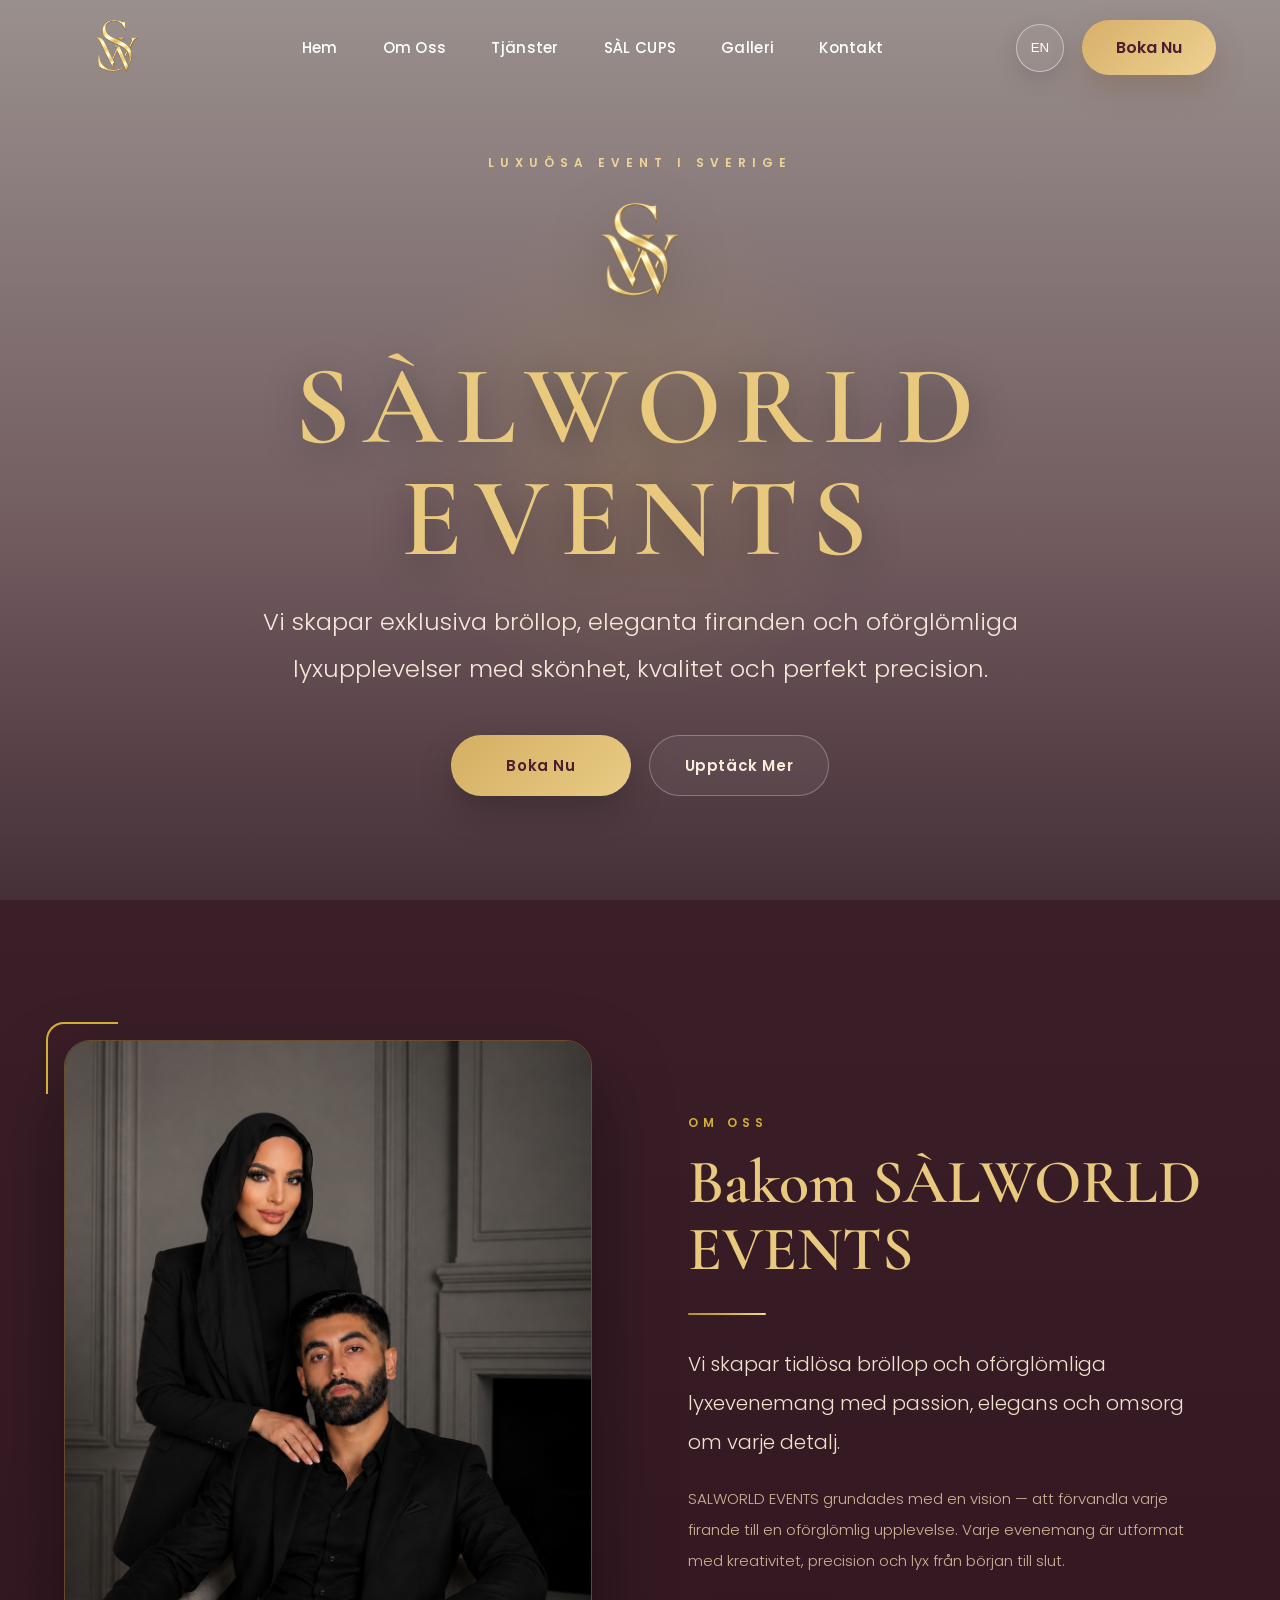
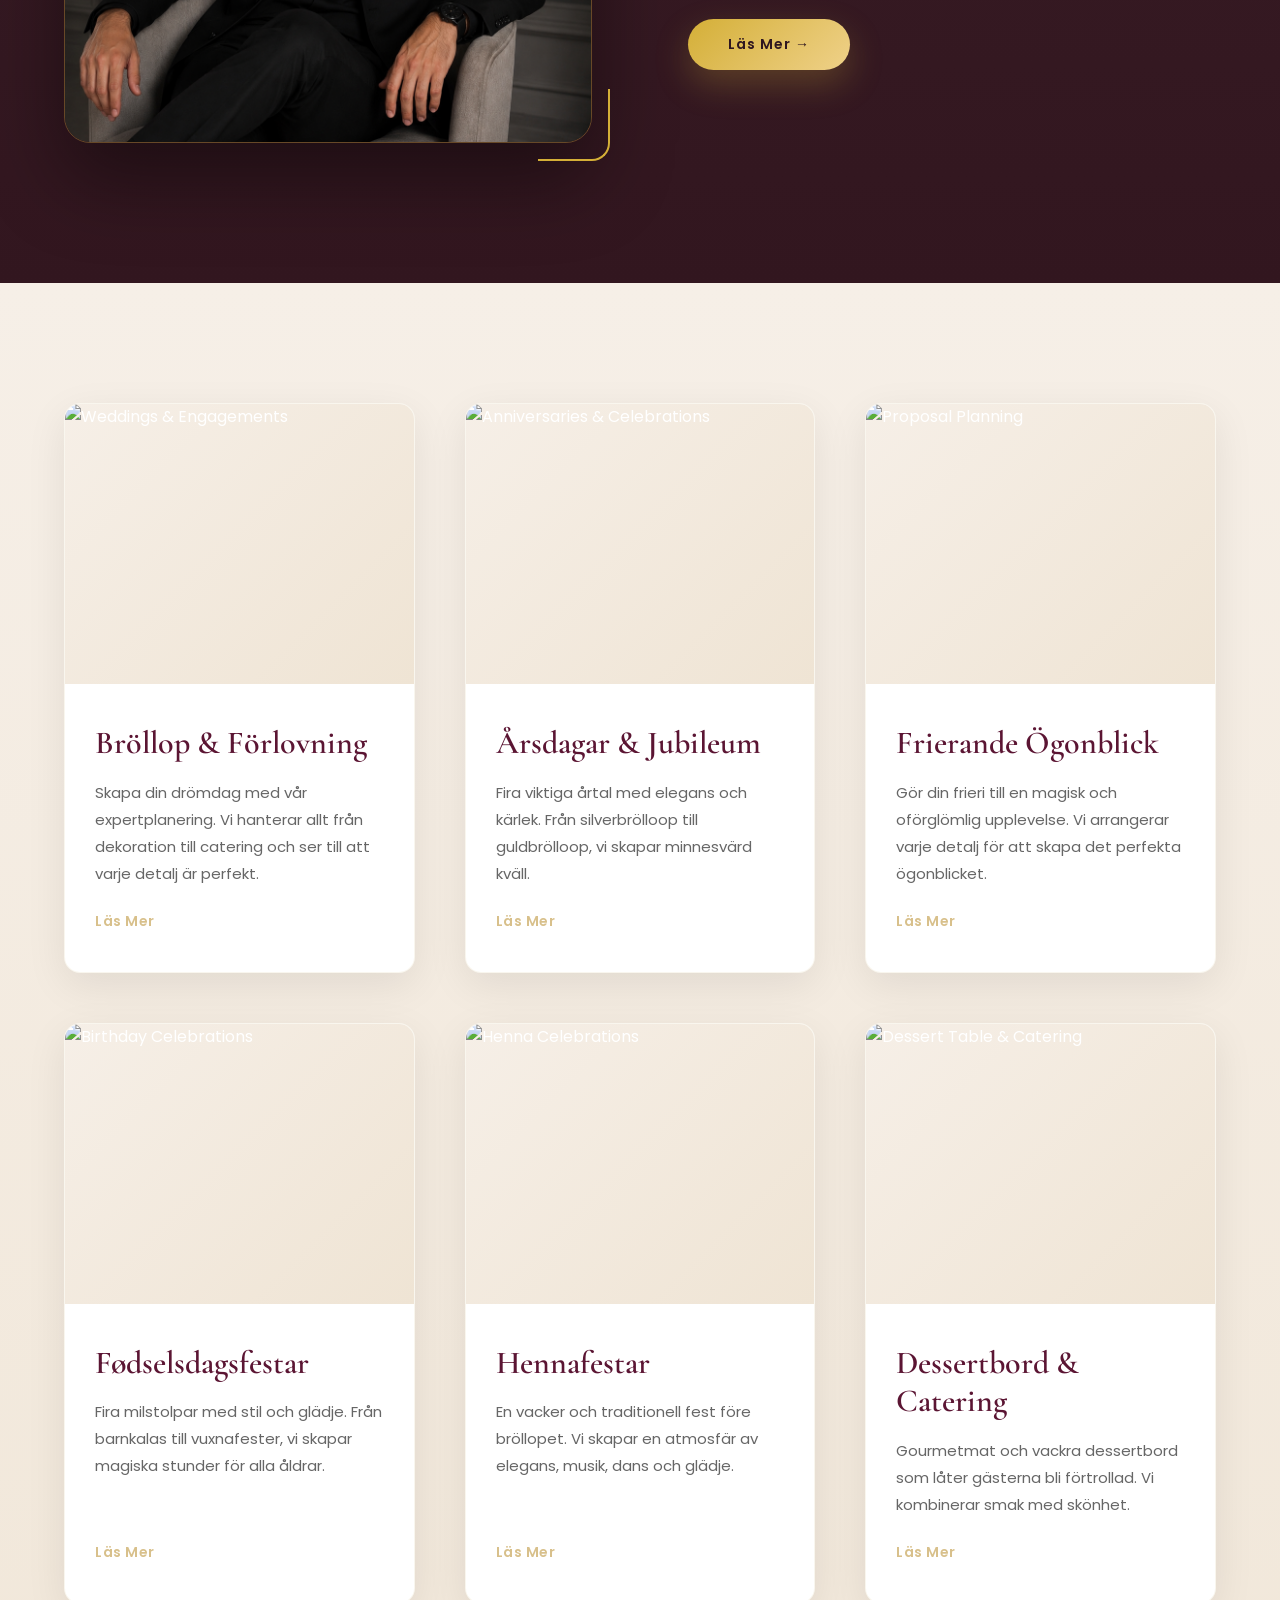
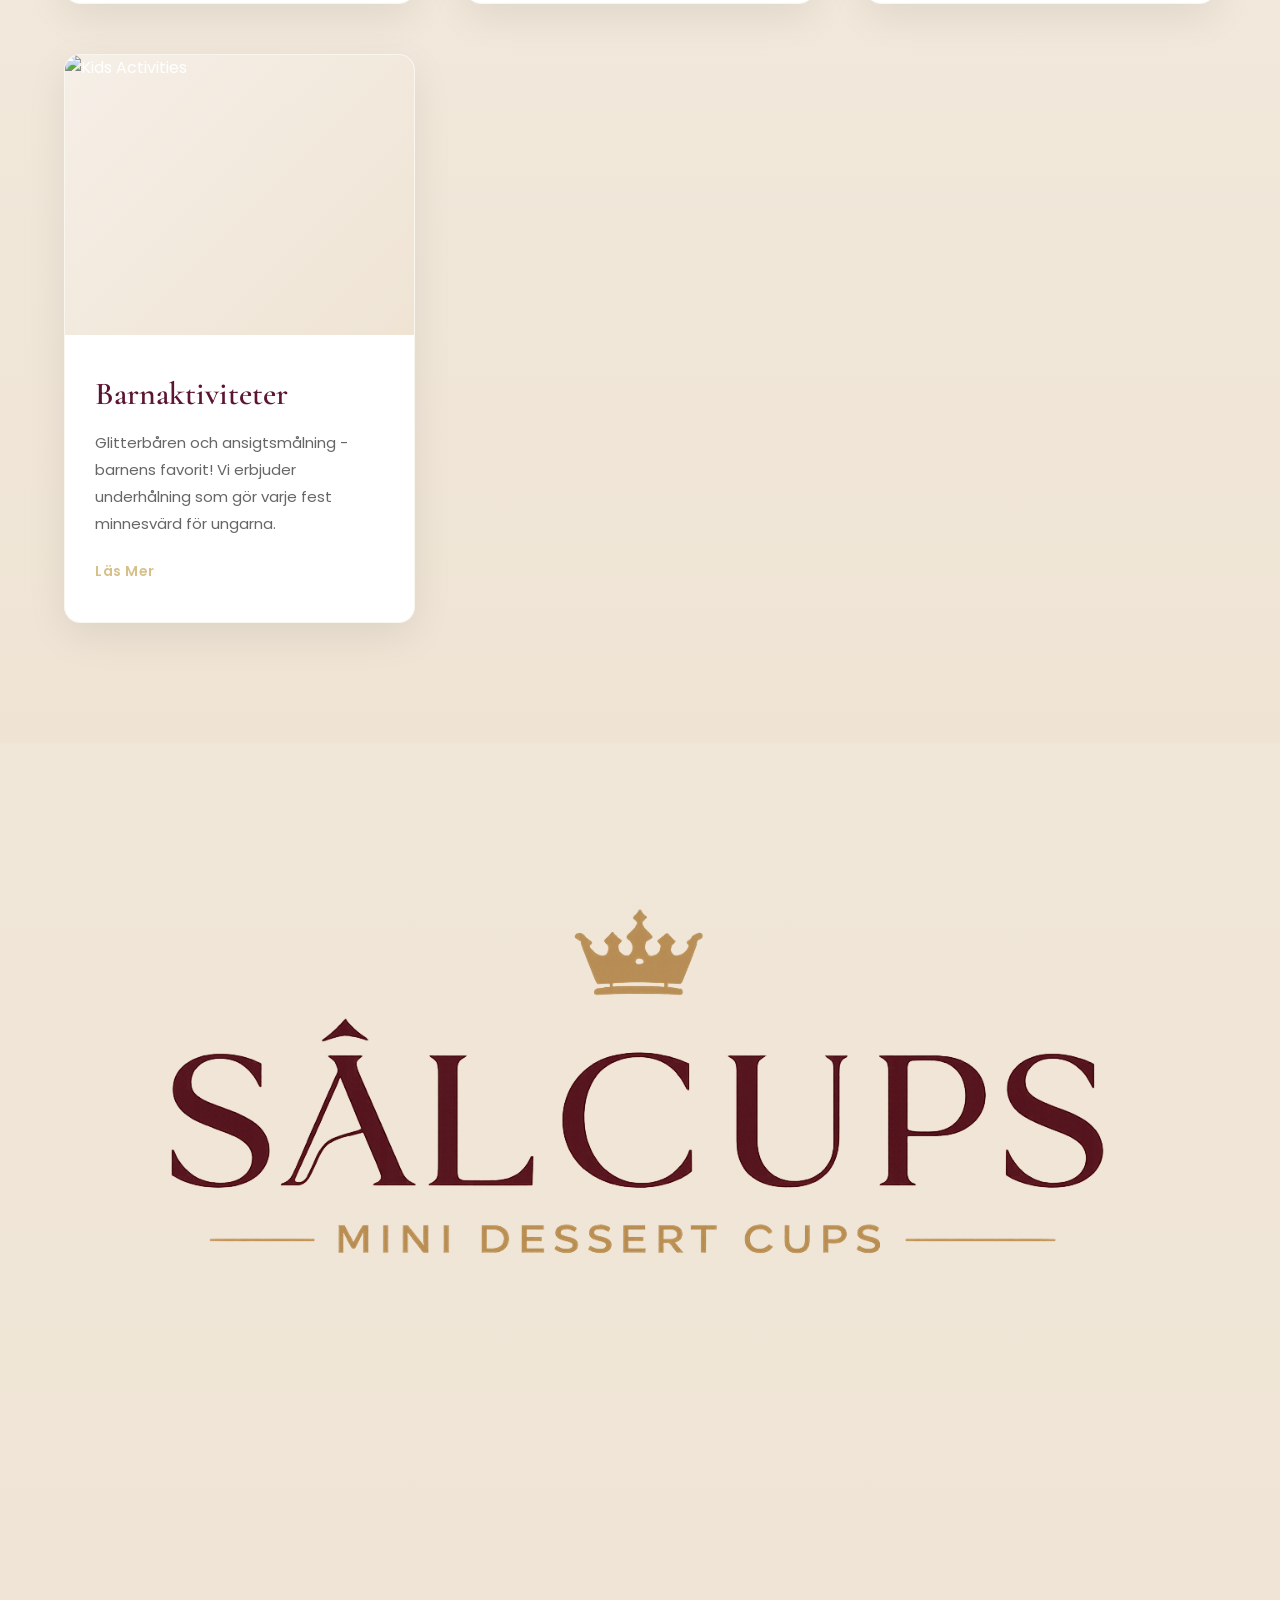
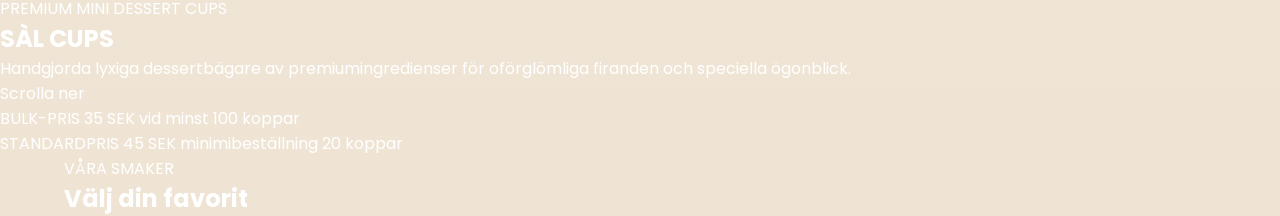
==== commit f8865d96: "fix: remove salcups.css to prevent style conflicts" ====
--- a/index.html
+++ b/index.html
@@ -10,8 +10,8 @@
 
    <!-- CSS -->
 <link rel="stylesheet" href="css/style.css">
-<link rel="stylesheet" href="css/salcups.css">
-
+<link rel="stylesheet" href="css/tjanster.css">
+    
     <!-- Google Fonts -->
     <link rel="preconnect" href="https://fonts.googleapis.com">
     <link rel="preconnect" href="https://fonts.gstatic.com" crossorigin>
--- a/css/tjanster.css
+++ b/css/tjanster.css
@@ -0,0 +1,389 @@
+/* ===========================
+   SERVICES PAGE STYLES
+=========================== */
+
+/* ===========================
+   HERO SECTION
+=========================== */
+
+.services-hero {
+    position: relative;
+    width: 100%;
+    min-height: 100vh;
+    overflow: hidden;
+    display: flex;
+    justify-content: center;
+    align-items: center;
+    text-align: center;
+    padding: 140px 24px 90px;
+}
+
+.services-hero img {
+    position: absolute;
+    inset: 0;
+    width: 100%;
+    height: 100%;
+    object-fit: cover;
+    z-index: 1;
+}
+
+.services-hero .hero-overlay {
+    position: absolute;
+    inset: 0;
+    background: 
+        radial-gradient(circle at center, rgba(212, 175, 55, .12), transparent 32%),
+        linear-gradient(180deg, rgba(25, 12, 17, .42) 0%, rgba(59, 31, 40, .70) 58%, rgba(46, 22, 32, .88) 100%);
+    z-index: 2;
+}
+
+.services-hero .hero-content {
+    position: relative;
+    z-index: 3;
+    max-width: 920px;
+    margin: 0 auto;
+}
+
+.services-hero .hero-eyebrow {
+    display: block;
+    margin-bottom: 18px;
+    font-family: 'Poppins', sans-serif;
+    font-size: 12px;
+    font-weight: 600;
+    letter-spacing: 6px;
+    color: #efd49a;
+    text-transform: uppercase;
+}
+
+.services-hero h1 {
+    font-family: 'Cormorant Garamond', serif;
+    font-size: clamp(64px, 10vw, 112px);
+    font-weight: 600;
+    letter-spacing: 12px;
+    color: #E8C97E;
+    margin-bottom: 24px;
+    text-transform: uppercase;
+    text-shadow: 0 8px 38px rgba(0, 0, 0, .38);
+    line-height: 1;
+}
+
+.services-hero p {
+    width: min(100%, 760px);
+    margin: 0 auto;
+    color: #F6E8D8;
+    font-size: clamp(18px, 2.2vw, 24px);
+    line-height: 1.95;
+    font-weight: 300;
+}
+
+/* ===========================
+   SERVICES GRID SECTION
+=========================== */
+
+.services-section {
+    background: linear-gradient(180deg, #f6efe7 0%, #efe4d4 100%);
+    padding: 120px 0;
+}
+
+.services-grid {
+    display: grid;
+    grid-template-columns: repeat(auto-fit, minmax(320px, 1fr));
+    gap: 50px;
+    padding: 0;
+}
+
+.service-card {
+    background: white;
+    border-radius: 16px;
+    overflow: hidden;
+    border: 1px solid rgba(216, 192, 139, .15);
+    box-shadow: 0 12px 40px rgba(0, 0, 0, .08);
+    transition: all .45s ease;
+    display: flex;
+    flex-direction: column;
+    height: 100%;
+}
+
+.service-card:hover {
+    transform: translateY(-12px);
+    box-shadow: 0 24px 60px rgba(0, 0, 0, .15);
+    border-color: rgba(216, 192, 139, .3);
+}
+
+.service-image {
+    width: 100%;
+    height: 280px;
+    overflow: hidden;
+    background: linear-gradient(135deg, #f6efe7 0%, #efe4d4 100%);
+}
+
+.service-image img {
+    width: 100%;
+    height: 100%;
+    object-fit: cover;
+    transition: transform .45s ease;
+}
+
+.service-card:hover .service-image img {
+    transform: scale(1.08);
+}
+
+.service-content {
+    padding: 40px 30px;
+    display: flex;
+    flex-direction: column;
+    flex-grow: 1;
+}
+
+.service-card h3 {
+    font-family: 'Cormorant Garamond', serif;
+    font-size: 32px;
+    font-weight: 600;
+    color: #5b1533;
+    margin-bottom: 16px;
+    line-height: 1.2;
+}
+
+.service-card p {
+    font-family: 'Poppins', sans-serif;
+    font-size: 15px;
+    line-height: 1.8;
+    color: #666;
+    margin-bottom: 24px;
+    flex-grow: 1;
+}
+
+.service-link {
+    display: inline-block;
+    color: #d8c08b;
+    font-weight: 600;
+    font-size: 14px;
+    letter-spacing: .5px;
+    transition: all .35s ease;
+    align-self: flex-start;
+    position: relative;
+}
+
+.service-link::after {
+    content: '';
+    position: absolute;
+    left: 0;
+    bottom: -4px;
+    width: 0;
+    height: 2px;
+    background: #d8c08b;
+    transition: width .35s ease;
+}
+
+.service-link:hover::after {
+    width: 100%;
+}
+
+/* ===========================
+   CTA SECTION
+=========================== */
+
+.cta-section {
+    background: #5b1533;
+    padding: 100px 0;
+    text-align: center;
+}
+
+.cta-section h2 {
+    font-family: 'Cormorant Garamond', serif;
+    font-size: clamp(36px, 5vw, 56px);
+    font-weight: 600;
+    color: #f5e9dd;
+    margin-bottom: 40px;
+    letter-spacing: 1px;
+}
+
+.cta-btn {
+    display: inline-block;
+    background: #d8c08b;
+    color: #5b1533;
+    padding: 16px 48px;
+    border-radius: 50px;
+    text-decoration: none;
+    font-weight: 600;
+    font-size: 15px;
+    letter-spacing: 1px;
+    transition: all .35s ease;
+    box-shadow: 0 12px 32px rgba(216, 192, 139, .25);
+}
+
+.cta-btn:hover {
+    background: #f5e9dd;
+    color: #5b1533;
+    transform: translateY(-4px);
+    box-shadow: 0 16px 42px rgba(216, 192, 139, .35);
+}
+
+/* ===========================
+   FOOTER
+=========================== */
+
+.lux-footer {
+    background: #4b1f2e;
+    color: #f5e9dd;
+    text-align: center;
+    padding: 60px 20px;
+    border-top: 1px solid rgba(216, 192, 139, .2);
+}
+
+.lux-footer h3 {
+    font-size: 22px;
+    font-weight: 600;
+    margin-bottom: 30px;
+    color: #d8c08b;
+    font-family: 'Cormorant Garamond', serif;
+}
+
+.social-icons {
+    display: flex;
+    justify-content: center;
+    gap: 30px;
+    margin-bottom: 30px;
+}
+
+.social-icons a {
+    color: #d8c08b;
+    font-size: 28px;
+    transition: all .35s ease;
+    display: inline-flex;
+    width: 50px;
+    height: 50px;
+    align-items: center;
+    justify-content: center;
+    border: 1px solid rgba(216, 192, 139, .3);
+    border-radius: 50%;
+}
+
+.social-icons a:hover {
+    color: white;
+    background: rgba(216, 192, 139, .15);
+    transform: translateY(-4px) scale(1.1);
+    border-color: rgba(216, 192, 139, .6);
+}
+
+.footer-text {
+    font-size: 13px;
+    color: #999;
+    margin: 0;
+}
+
+/* ===========================
+   RESPONSIVE DESIGN
+=========================== */
+
+@media (max-width: 768px) {
+    .services-hero {
+        padding: 150px 20px 70px;
+        min-height: auto;
+    }
+
+    .services-hero h1 {
+        font-size: 48px;
+        letter-spacing: 8px;
+    }
+
+    .services-hero p {
+        font-size: 18px;
+    }
+
+    .services-section {
+        padding: 80px 0;
+    }
+
+    .services-grid {
+        grid-template-columns: 1fr;
+        gap: 40px;
+    }
+
+    .service-image {
+        height: 250px;
+    }
+
+    .service-content {
+        padding: 30px 25px;
+    }
+
+    .service-card h3 {
+        font-size: 28px;
+    }
+
+    .cta-section {
+        padding: 80px 20px;
+    }
+
+    .cta-section h2 {
+        font-size: 36px;
+        margin-bottom: 30px;
+    }
+
+    .cta-btn {
+        padding: 14px 40px;
+        font-size: 14px;
+    }
+}
+
+@media (max-width: 640px) {
+    .services-hero {
+        padding: 140px 15px 60px;
+    }
+
+    .services-hero h1 {
+        font-size: 38px;
+        letter-spacing: 4px;
+    }
+
+    .services-hero p {
+        font-size: 16px;
+        line-height: 1.6;
+    }
+
+    .service-image {
+        height: 220px;
+    }
+
+    .service-content {
+        padding: 25px 20px;
+    }
+
+    .service-card h3 {
+        font-size: 24px;
+        margin-bottom: 12px;
+    }
+
+    .service-card p {
+        font-size: 14px;
+        margin-bottom: 18px;
+    }
+
+    .cta-section {
+        padding: 60px 15px;
+    }
+
+    .cta-section h2 {
+        font-size: 28px;
+        margin-bottom: 24px;
+    }
+
+    .cta-btn {
+        padding: 12px 32px;
+        font-size: 13px;
+    }
+
+    .lux-footer {
+        padding: 40px 15px;
+    }
+
+    .social-icons {
+        gap: 20px;
+    }
+
+    .social-icons a {
+        width: 45px;
+        height: 45px;
+        font-size: 24px;
+    }
+}
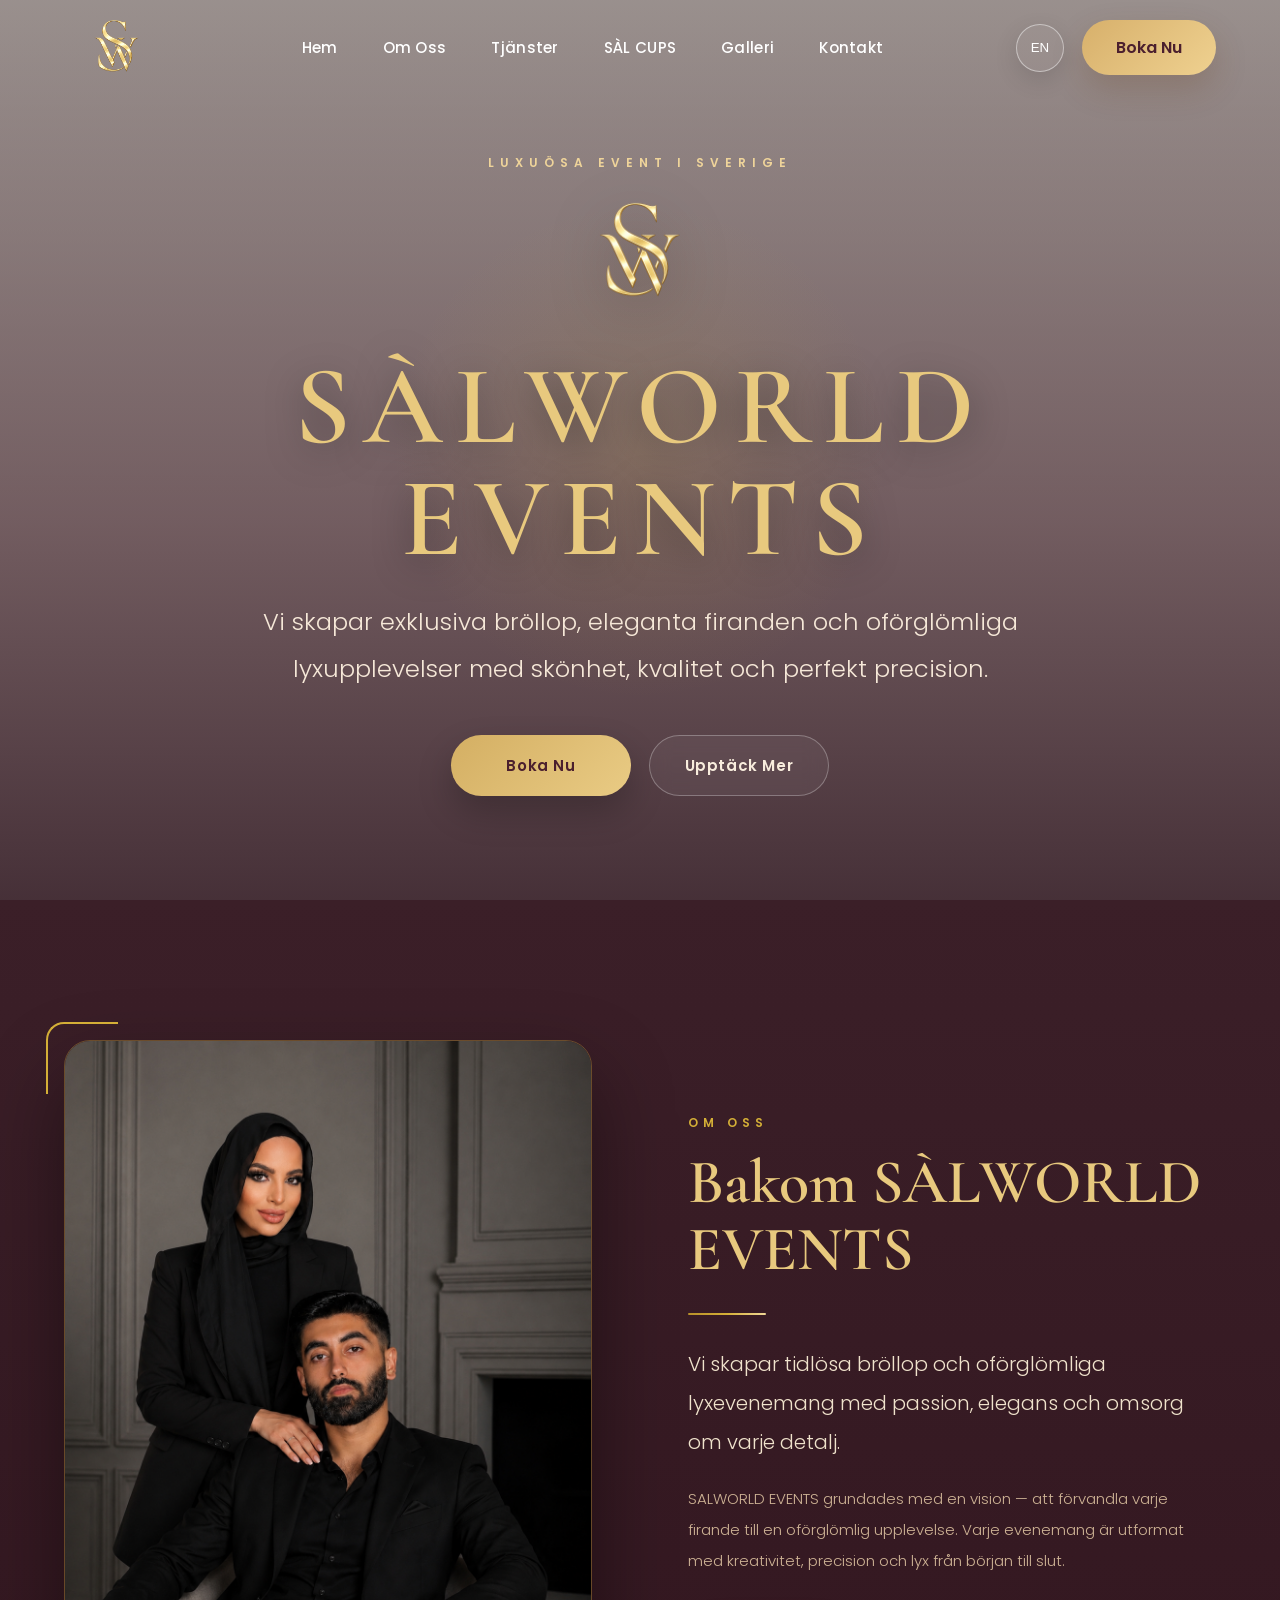
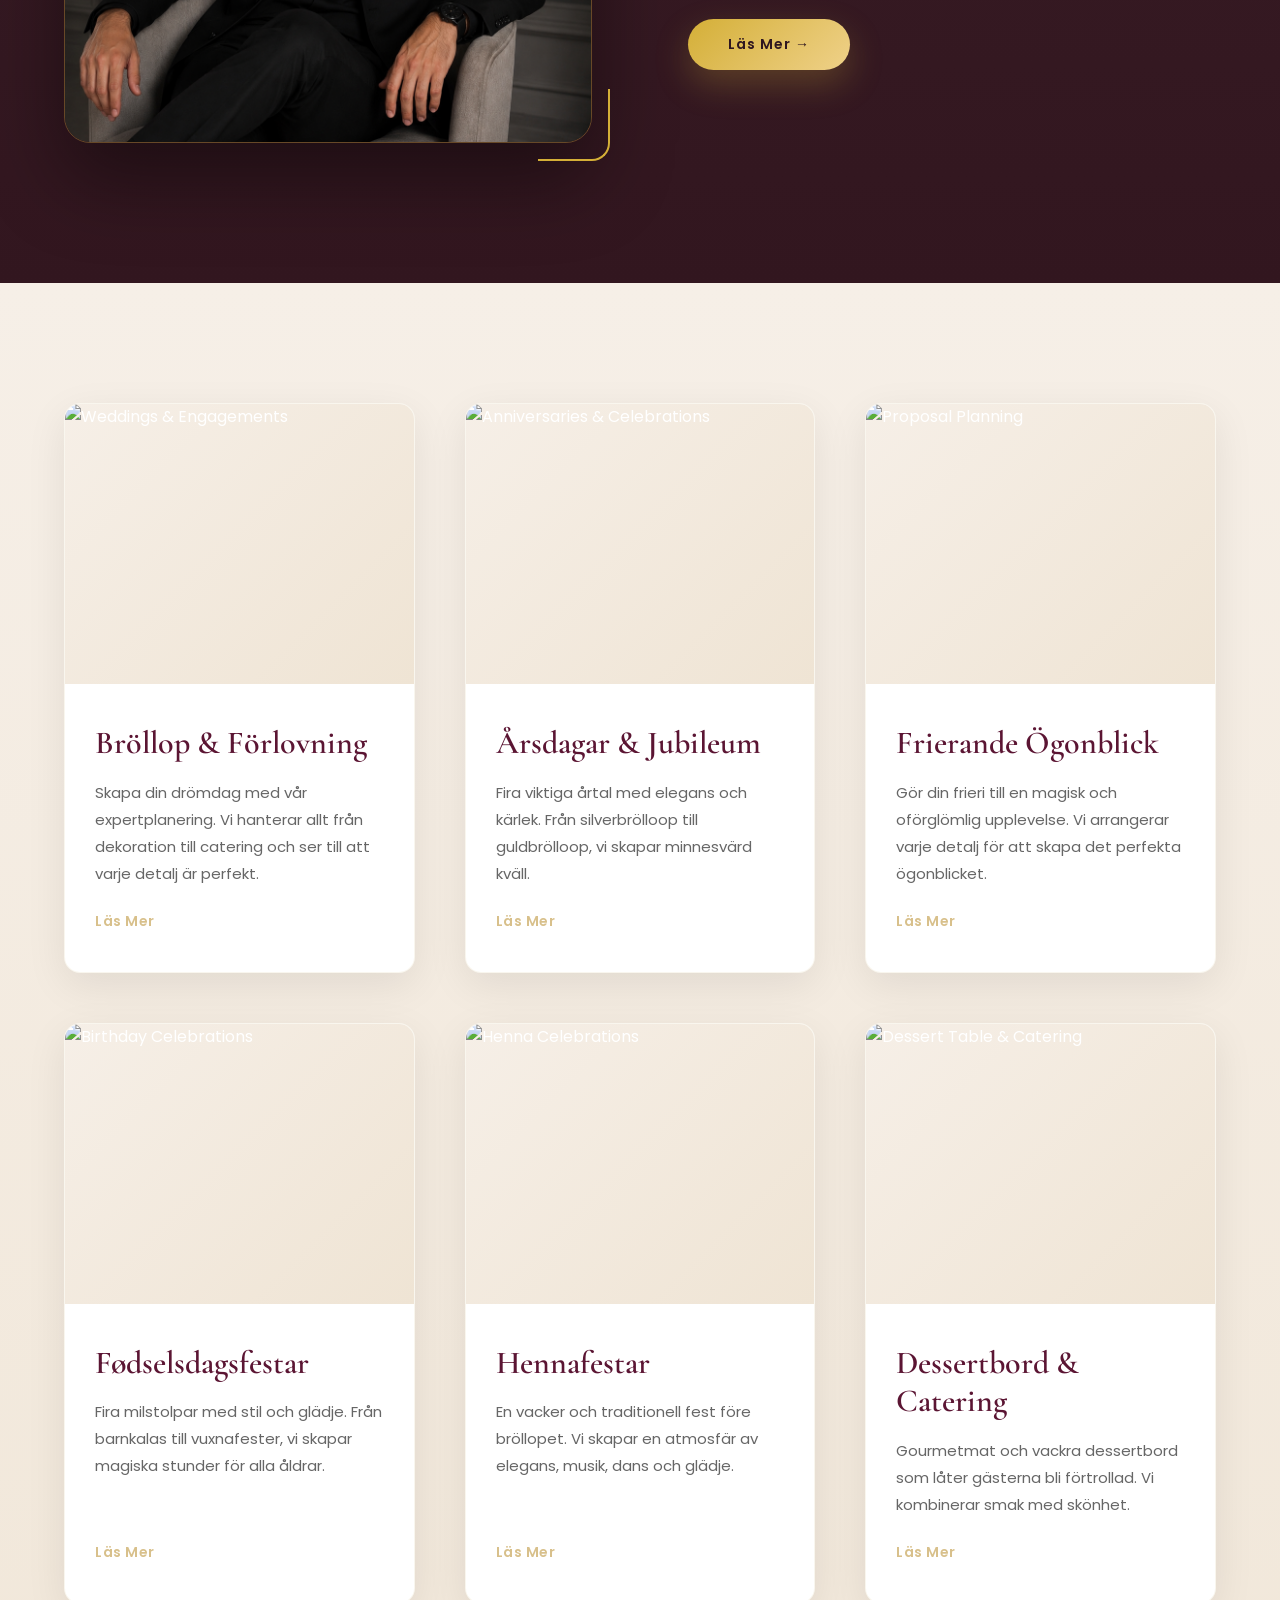
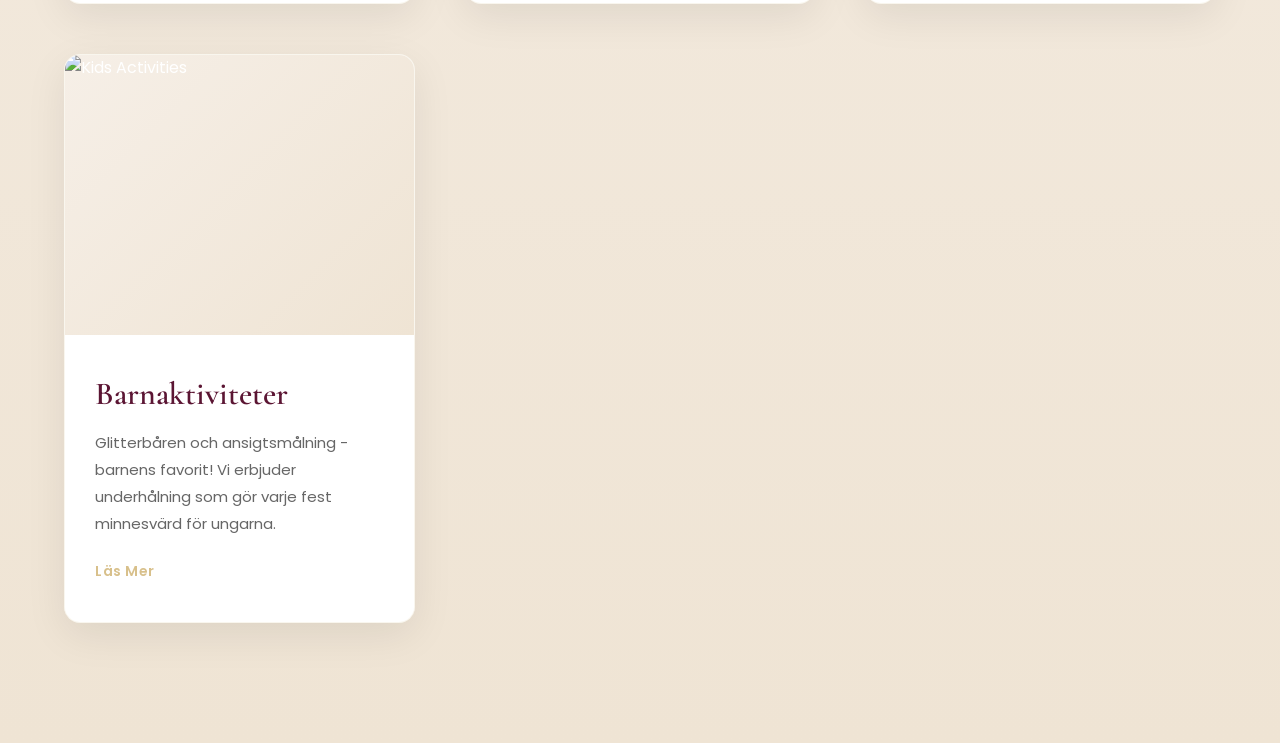
==== commit 4413d507: "Update index.html" ====
--- a/index.html
+++ b/index.html
@@ -251,68 +251,10 @@
              </div>
          </div>
      </section>
-
-    <!-- =========================
-            SÀL CUPS
-    ========================== -->
-
-    <!-- Hero landing screen -->
-    <section class="sc-hero" id="salcups">
-
-        <div class="sc-hero-content">
-
-            <img src="images/Salcuplogo.png.PNG" alt="SÀL CUPS" class="sc-hero-logo">
-
-            <span class="sc-hero-tagline" data-sv="PREMIUM MINI DESSERT CUPS" data-en="PREMIUM MINI DESSERT CUPS">PREMIUM MINI DESSERT CUPS</span>
-
-            <h1 class="sc-hero-title" data-sv="SÀL CUPS" data-en="SÀL CUPS">SÀL CUPS</h1>
-
-            <p class="sc-hero-desc" data-sv="Handgjorda lyxiga dessertbägare av premiumingredienser för oförglömliga firanden och speciella ögonblick." data-en="Handcrafted luxury dessert cups made with premium ingredients for unforgettable celebrations and special moments.">
-                Handgjorda lyxiga dessertbägare av premiumingredienser för oförglömliga firanden och speciella ögonblick.
-            </p>
-
-        </div>
-
-        <div class="sc-scroll-indicator" onclick="document.getElementById('sc-products').scrollIntoView({behavior:'smooth'})">
-            <span class="sc-scroll-label" data-sv="Scrolla ner" data-en="Scroll Down">Scrolla ner</span>
-            <div class="sc-scroll-arrow"></div>
-        </div>
-
-    </section>
-
-    <!-- Pricing strip -->
-    <div class="sc-pricing-strip">
-        <div class="sc-pricing-inner">
-            <div class="sc-pricing-badge">
-                <span class="sc-pricing-badge-label" data-sv="BULK-PRIS" data-en="BULK PRICE">BULK-PRIS</span>
-                <span class="sc-pricing-badge-price">35 SEK</span>
-                <span class="sc-pricing-badge-min" data-sv="vid minst 100 koppar" data-en="minimum order 100 cups">vid minst 100 koppar</span>
-            </div>
-            <div class="sc-pricing-divider"></div>
-            <div class="sc-pricing-badge">
-                <span class="sc-pricing-badge-label" data-sv="STANDARDPRIS" data-en="STANDARD PRICE">STANDARDPRIS</span>
-                <span class="sc-pricing-badge-price">45 SEK</span>
-                <span class="sc-pricing-badge-min" data-sv="minimibeställning 20 koppar" data-en="minimum order 20 cups">minimibeställning 20 koppar</span>
-            </div>
-        </div>
-    </div>
-
-    <!-- Products -->
-    <section class="sc-products" id="sc-products">
-        <div class="container">
-
-            <div class="sc-products-header sc-reveal">
-                <span class="sc-eyebrow" data-sv="VÅRA SMAKER" data-en="OUR FLAVOURS">VÅRA SMAKER</span>
-                <h2 class="sc-products-title" data-sv="Välj din favorit" data-en="Choose Your Favourite">Välj din favorit</h2>
-                <div class="sc-gold-divider"></div>
-            </div>
-
-            <!-- Product grid — populated by JS -->
-            <div class="sc-grid" id="sc-product-grid"></div>
-
-        </div>
-    </section>
-
+<!-- =========================
+             SÀL CUPS (Dedicated page)
+     ========================== -->
+     <!-- This section moved to salcups.html -->
 
     <!-- =========================
             GALLERY
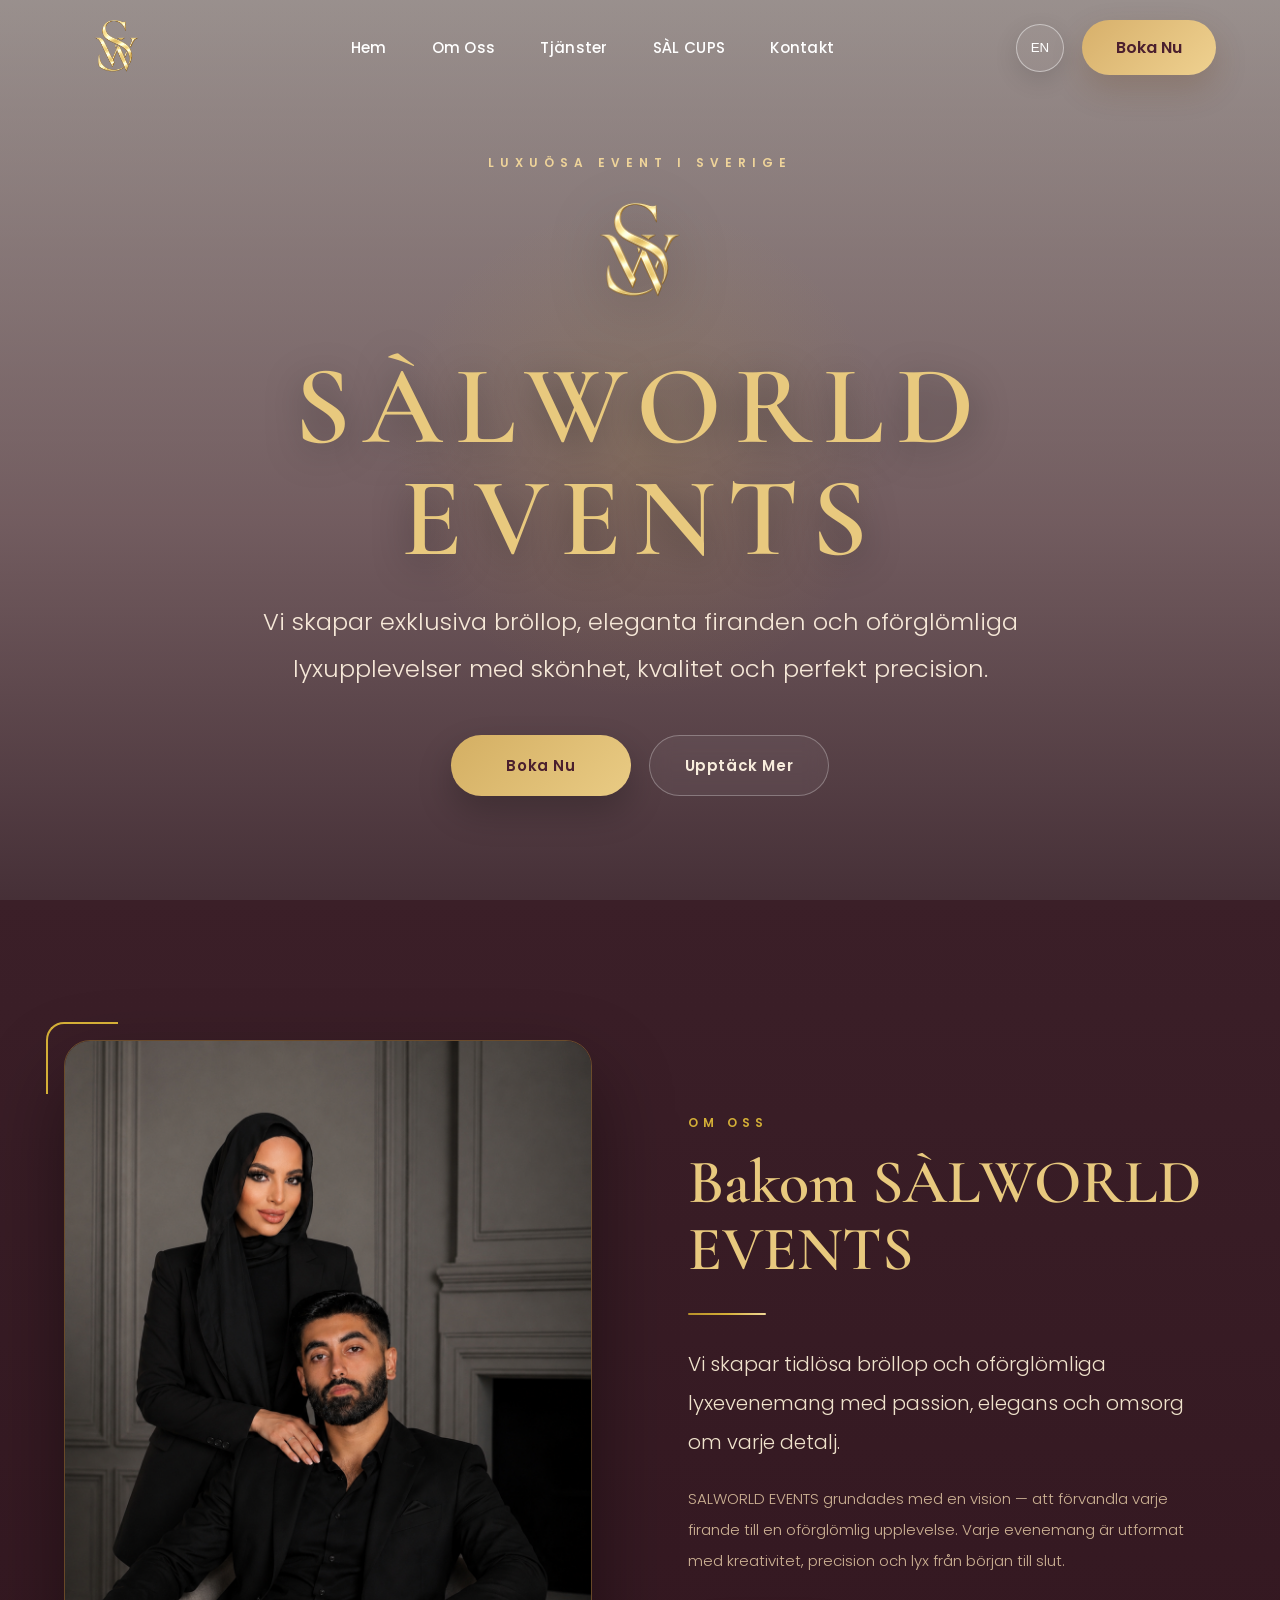
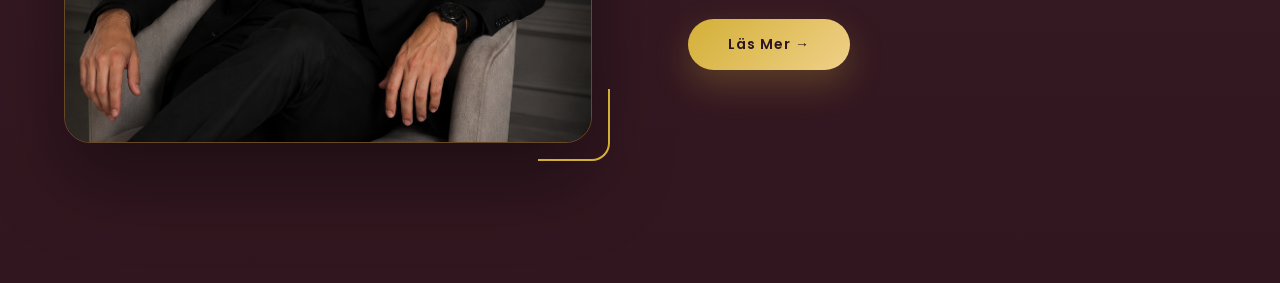
==== commit 61e12a50: "Simplify homepage to hero and Bakom SALWORLD EVENTS only" ====
--- a/index.html
+++ b/index.html
@@ -10,7 +10,6 @@
 
    <!-- CSS -->
 <link rel="stylesheet" href="css/style.css">
-<link rel="stylesheet" href="css/tjanster.css">
     
     <!-- Google Fonts -->
     <link rel="preconnect" href="https://fonts.googleapis.com">
@@ -38,9 +37,8 @@
 
                 <a href="#home" data-sv="Hem" data-en="Home">Hem</a>
                 <a href="#about" data-sv="Om Oss" data-en="About Us">Om Oss</a>
-                <a href="#services" data-sv="Tjänster" data-en="Services">Tjänster</a>
+                <a href="tjanster.html">Tjänster</a>
                 <a href="salcups.html" data-sv="SÀL CUPS" data-en="SÀL CUPS">SÀL CUPS</a>
-                <a href="#gallery" data-sv="Galleri" data-en="Gallery">Galleri</a>
                 <a href="#contact" data-sv="Kontakt" data-en="Contact">Kontakt</a>
 
             </nav>
@@ -143,126 +141,6 @@
     </section>
 
     <!-- =========================
-             SERVICES
-     ========================== -->
-
-     <section id="services" class="services-section">
-         <div class="container">
-             <div class="services-grid">
-
-                 <!-- SERVICE 1: WEDDINGS -->
-                 <div class="service-card">
-                     <div class="service-image">
-                         <img src="images/wedding.jpg" alt="Weddings & Engagements">
-                     </div>
-                     <div class="service-content">
-                         <h3 data-sv="Bröllop & Förlovning" data-en="Weddings & Engagements">Bröllop & Förlovning</h3>
-                         <p data-sv="Skapa din drömdag med vår expertplanering. Vi hanterar allt från dekoration till catering och ser till att varje detalj är perfekt." data-en="Create your dream day with our expert planning. We handle everything from decoration to catering.">
-                             Skapa din drömdag med vår expertplanering. Vi hanterar allt från dekoration till catering och ser till att varje detalj är perfekt.
-                         </p>
-                         <a href="#contact" class="service-link" data-sv="Läs Mer" data-en="Learn More">Läs Mer →</a>
-                     </div>
-                 </div>
-
-                 <!-- SERVICE 2: ANNIVERSARY -->
-                 <div class="service-card">
-                     <div class="service-image">
-                         <img src="images/anniversary.jpg" alt="Anniversaries & Celebrations">
-                     </div>
-                     <div class="service-content">
-                         <h3 data-sv="Årsdagar & Jubileum" data-en="Anniversaries & Celebrations">Årsdagar & Jubileum</h3>
-                         <p data-sv="Fira viktiga årtal med elegans och kärlek. Från silverbrölloop till guldbrölloop, vi skapar minnesvärd kväll." data-en="Celebrate important anniversaries with elegance and love.">
-                             Fira viktiga årtal med elegans och kärlek. Från silverbrölloop till guldbrölloop, vi skapar minnesvärd kväll.
-                         </p>
-                         <a href="#contact" class="service-link" data-sv="Läs Mer" data-en="Learn More">Läs Mer →</a>
-                     </div>
-                 </div>
-
-                 <!-- SERVICE 3: PROPOSAL -->
-                 <div class="service-card">
-                     <div class="service-image">
-                         <img src="images/proposal.jpg" alt="Proposal Planning">
-                     </div>
-                     <div class="service-content">
-                         <h3 data-sv="Frierande Ögonblick" data-en="Proposal Planning">Frierande Ögonblick</h3>
-                         <p data-sv="Gör din frieri till en magisk och oförglömlig upplevelse. Vi arrangerar varje detalj för att skapa det perfekta ögonblicket." data-en="Make your proposal a magical and unforgettable experience.">
-                             Gör din frieri till en magisk och oförglömlig upplevelse. Vi arrangerar varje detalj för att skapa det perfekta ögonblicket.
-                         </p>
-                         <a href="#contact" class="service-link" data-sv="Läs Mer" data-en="Learn More">Läs Mer →</a>
-                     </div>
-                 </div>
-
-                 <!-- SERVICE 4: BIRTHDAY -->
-                 <div class="service-card">
-                     <div class="service-image">
-                         <img src="images/birthday.jpg" alt="Birthday Celebrations">
-                     </div>
-                     <div class="service-content">
-                         <h3 data-sv="Fødselsdagsfestar" data-en="Birthday Celebrations">Fødselsdagsfestar</h3>
-                         <p data-sv="Fira milstolpar med stil och glädje. Från barnkalas till vuxnafester, vi skapar magiska stunder för alla åldrar." data-en="Celebrate milestones with style and joy.">
-                             Fira milstolpar med stil och glädje. Från barnkalas till vuxnafester, vi skapar magiska stunder för alla åldrar.
-                         </p>
-                         <a href="#contact" class="service-link" data-sv="Läs Mer" data-en="Learn More">Läs Mer →</a>
-                     </div>
-                 </div>
-
-                 <!-- SERVICE 5: HENNA CELEBRATION -->
-                 <div class="service-card">
-                     <div class="service-image">
-                         <img src="images/henna.jpg" alt="Henna Celebrations">
-                     </div>
-                     <div class="service-content">
-                         <h3 data-sv="Hennafestar" data-en="Henna Celebrations">Hennafestar</h3>
-                         <p data-sv="En vacker och traditionell fest före bröllopet. Vi skapar en atmosfär av elegans, musik, dans och glädje." data-en="A beautiful and traditional celebration before the wedding.">
-                             En vacker och traditionell fest före bröllopet. Vi skapar en atmosfär av elegans, musik, dans och glädje.
-                         </p>
-                         <a href="#contact" class="service-link" data-sv="Läs Mer" data-en="Learn More">Läs Mer →</a>
-                     </div>
-                 </div>
-
-                 <!-- SERVICE 6: DESSERT TABLE & CATERING -->
-                 <div class="service-card">
-                     <div class="service-image">
-                         <img src="images/dessert.jpg" alt="Dessert Table & Catering">
-                     </div>
-                     <div class="service-content">
-                         <h3 data-sv="Dessertbord & Catering" data-en="Dessert Table & Catering">Dessertbord & Catering</h3>
-                         <p data-sv="Gourmetmat och vackra dessertbord som låter gästerna bli förtrollad. Vi kombinerar smak med skönhet." data-en="Gourmet food and beautiful dessert tables.">
-                             Gourmetmat och vackra dessertbord som låter gästerna bli förtrollad. Vi kombinerar smak med skönhet.
-                         </p>
-                         <a href="#contact" class="service-link" data-sv="Läs Mer" data-en="Learn More">Läs Mer →</a>
-                     </div>
-                 </div>
-
-                 <!-- SERVICE 7: KIDS ACTIVITIES -->
-                 <div class="service-card">
-                     <div class="service-image">
-                         <img src="images/kids-activities.jpg" alt="Kids Activities">
-                     </div>
-                     <div class="service-content">
-                         <h3 data-sv="Barnaktiviteter" data-en="Kids Activities">Barnaktiviteter</h3>
-                         <p data-sv="Glitterbåren och ansigtsmålning - barnens favorit! Vi erbjuder underhålning som gör varje fest minnesvärd för ungarna." data-en="Glitter bar and face painting - kids' favorite!">
-                             Glitterbåren och ansigtsmålning - barnens favorit! Vi erbjuder underhålning som gör varje fest minnesvärd för ungarna.
-                         </p>
-                         <a href="#contact" class="service-link" data-sv="Läs Mer" data-en="Learn More">Läs Mer →</a>
-                     </div>
-                 </div>
-
-             </div>
-         </div>
-     </section>
-<!-- =========================
-             SÀL CUPS (Dedicated page)
-     ========================== -->
-     <!-- This section moved to salcups.html -->
-
-    <!-- =========================
-            GALLERY
-    ========================== -->
-
-    <section id="gallery"></section>
-
-    <!-- =========================
             CONTACT
     ========================== -->
 
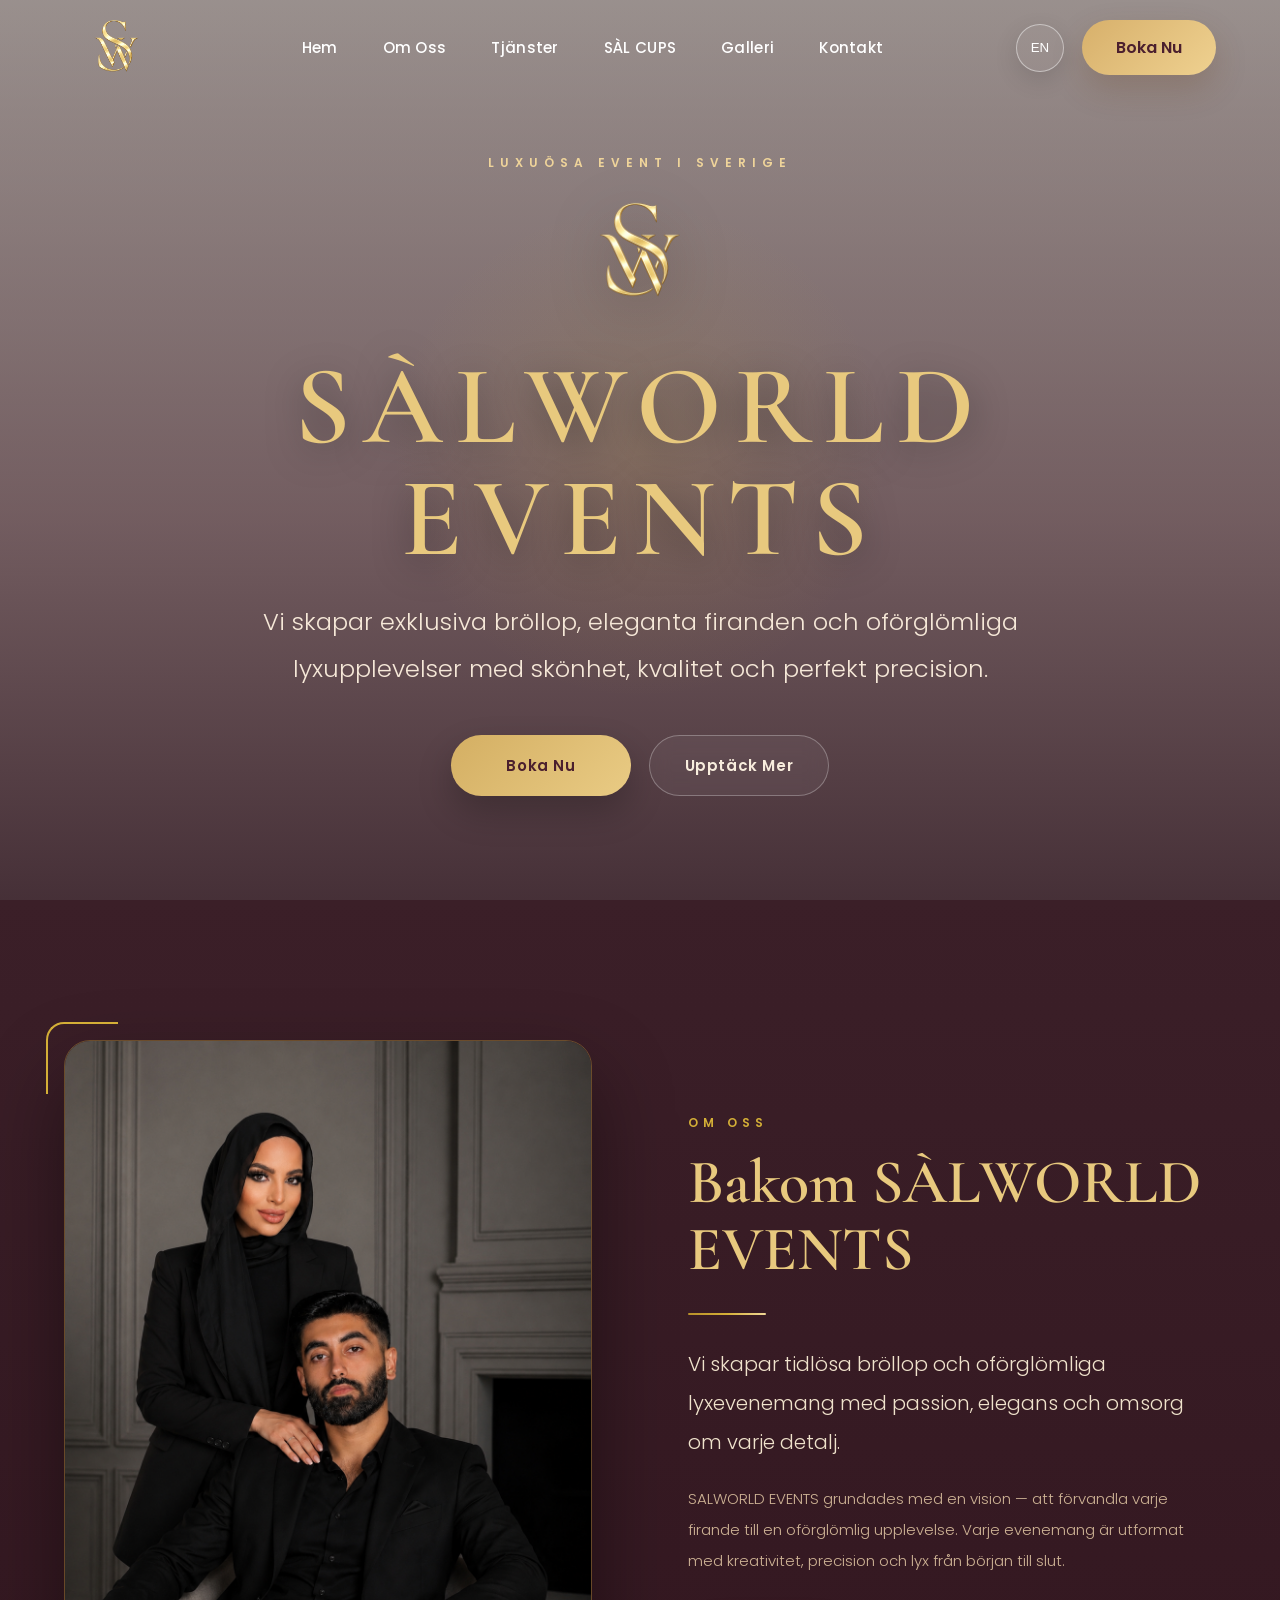
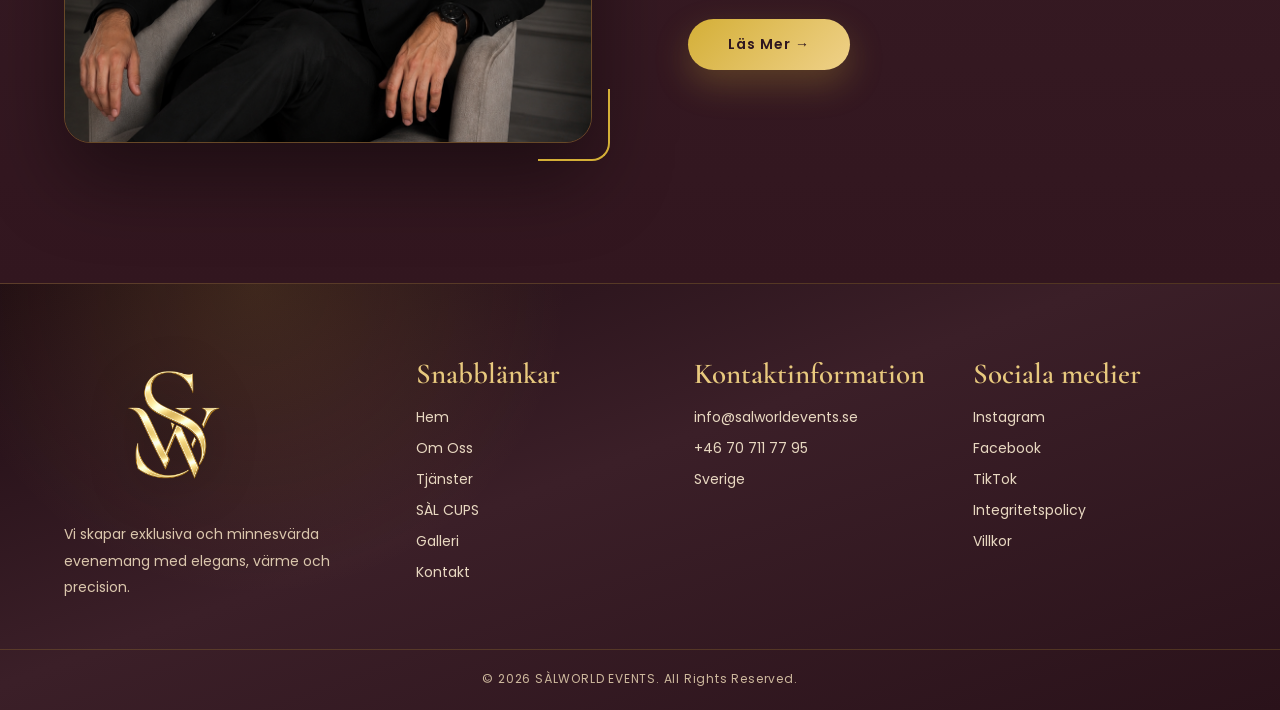
==== commit b5ecba16: "feat: add gallery page, image folder structure, and scope WhatsApp to contact page only" ====
--- a/index.html
+++ b/index.html
@@ -37,9 +37,10 @@
 
                 <a href="#home" data-sv="Hem" data-en="Home">Hem</a>
                 <a href="#about" data-sv="Om Oss" data-en="About Us">Om Oss</a>
-                <a href="tjanster.html">Tjänster</a>
+                <a href="tjanster.html" data-sv="Tjänster" data-en="Services">Tjänster</a>
                 <a href="salcups.html" data-sv="SÀL CUPS" data-en="SÀL CUPS">SÀL CUPS</a>
-                <a href="#contact" data-sv="Kontakt" data-en="Contact">Kontakt</a>
+                <a href="gallery.html" data-sv="Galleri" data-en="Gallery">Galleri</a>
+                <a href="contact.html" data-sv="Kontakt" data-en="Contact">Kontakt</a>
 
             </nav>
 
@@ -49,7 +50,7 @@
                     EN
                 </button>
 
-                <a href="#contact" class="book-btn" data-sv="Boka Nu" data-en="Book Now">
+                <a href="contact.html" class="book-btn" data-sv="Boka Nu" data-en="Book Now">
                     Boka Nu
                 </a>
 
--- a/css/style.css
+++ b/css/style.css
@@ -709,3 +709,147 @@
         font-size:32px;
     }
 }
+
+/* =====================================
+   GLOBAL FOOTER + WHATSAPP
+===================================== */
+
+.sal-floating-whatsapp{
+    position:fixed;
+    right:22px;
+    bottom:22px;
+    z-index:1800;
+    display:inline-flex;
+    align-items:center;
+    gap:10px;
+    padding:12px 16px 12px 12px;
+    border-radius:999px;
+    background:linear-gradient(135deg,#25D366,#149b49);
+    border:1px solid rgba(255,255,255,.4);
+    box-shadow:0 16px 34px rgba(0,0,0,.26);
+    color:#fff;
+    transition:transform .32s ease, box-shadow .32s ease, filter .32s ease;
+}
+
+.sal-floating-whatsapp:hover{
+    transform:translateY(-4px);
+    box-shadow:0 22px 42px rgba(0,0,0,.32);
+    filter:saturate(1.08);
+}
+
+.sal-whatsapp-icon{
+    width:34px;
+    height:34px;
+    border-radius:50%;
+    background:rgba(255,255,255,.14);
+    display:inline-flex;
+    align-items:center;
+    justify-content:center;
+}
+
+.sal-whatsapp-icon svg{
+    width:20px;
+    height:20px;
+    fill:#fff;
+}
+
+.sal-whatsapp-text{
+    font-size:12px;
+    font-weight:600;
+    letter-spacing:.8px;
+    text-transform:uppercase;
+}
+
+.sal-site-footer{
+    margin-top:0;
+    background:
+        radial-gradient(circle at 20% 0%, rgba(212,175,55,.14), transparent 28%),
+        linear-gradient(160deg,#1f0c13 0%, #3b1f28 45%, #2a121a 100%);
+    color:#f4e4cf;
+    border-top:1px solid rgba(212,175,55,.22);
+}
+
+.sal-footer-grid{
+    display:grid;
+    grid-template-columns:1.3fr 1fr 1fr 1fr;
+    gap:36px;
+    padding:72px 0 48px;
+}
+
+.sal-footer-logo{
+    width:min(100%,220px);
+    margin-bottom:18px;
+    filter:drop-shadow(0 8px 24px rgba(0,0,0,.3));
+}
+
+.sal-footer-brand p{
+    color:#dbc7ad;
+    font-size:14px;
+    line-height:1.9;
+    max-width:340px;
+}
+
+.sal-footer-col h3{
+    font-family:'Cormorant Garamond',serif;
+    font-size:29px;
+    color:#E8C97E;
+    font-weight:600;
+    margin-bottom:16px;
+}
+
+.sal-footer-col ul{
+    list-style:none;
+    display:flex;
+    flex-direction:column;
+    gap:10px;
+}
+
+.sal-footer-col li{
+    color:#e8d8c1;
+    font-size:14px;
+}
+
+.sal-footer-col a{
+    color:#e8d8c1;
+    transition:color .25s ease, transform .25s ease;
+    display:inline-block;
+}
+
+.sal-footer-col a:hover{
+    color:#f0cd8d;
+    transform:translateX(3px);
+}
+
+.sal-footer-bottom{
+    border-top:1px solid rgba(212,175,55,.2);
+    padding:20px 0 22px;
+}
+
+.sal-footer-bottom p{
+    text-align:center;
+    font-size:12px;
+    letter-spacing:.8px;
+    color:#cdb89d;
+}
+
+@media (max-width: 1100px){
+    .sal-footer-grid{
+        grid-template-columns:repeat(2,minmax(0,1fr));
+    }
+}
+
+@media (max-width: 760px){
+    .sal-footer-grid{
+        grid-template-columns:1fr;
+        gap:26px;
+        padding:58px 0 38px;
+    }
+    .sal-floating-whatsapp{
+        right:14px;
+        bottom:14px;
+        padding:11px;
+    }
+    .sal-whatsapp-text{
+        display:none;
+    }
+}
